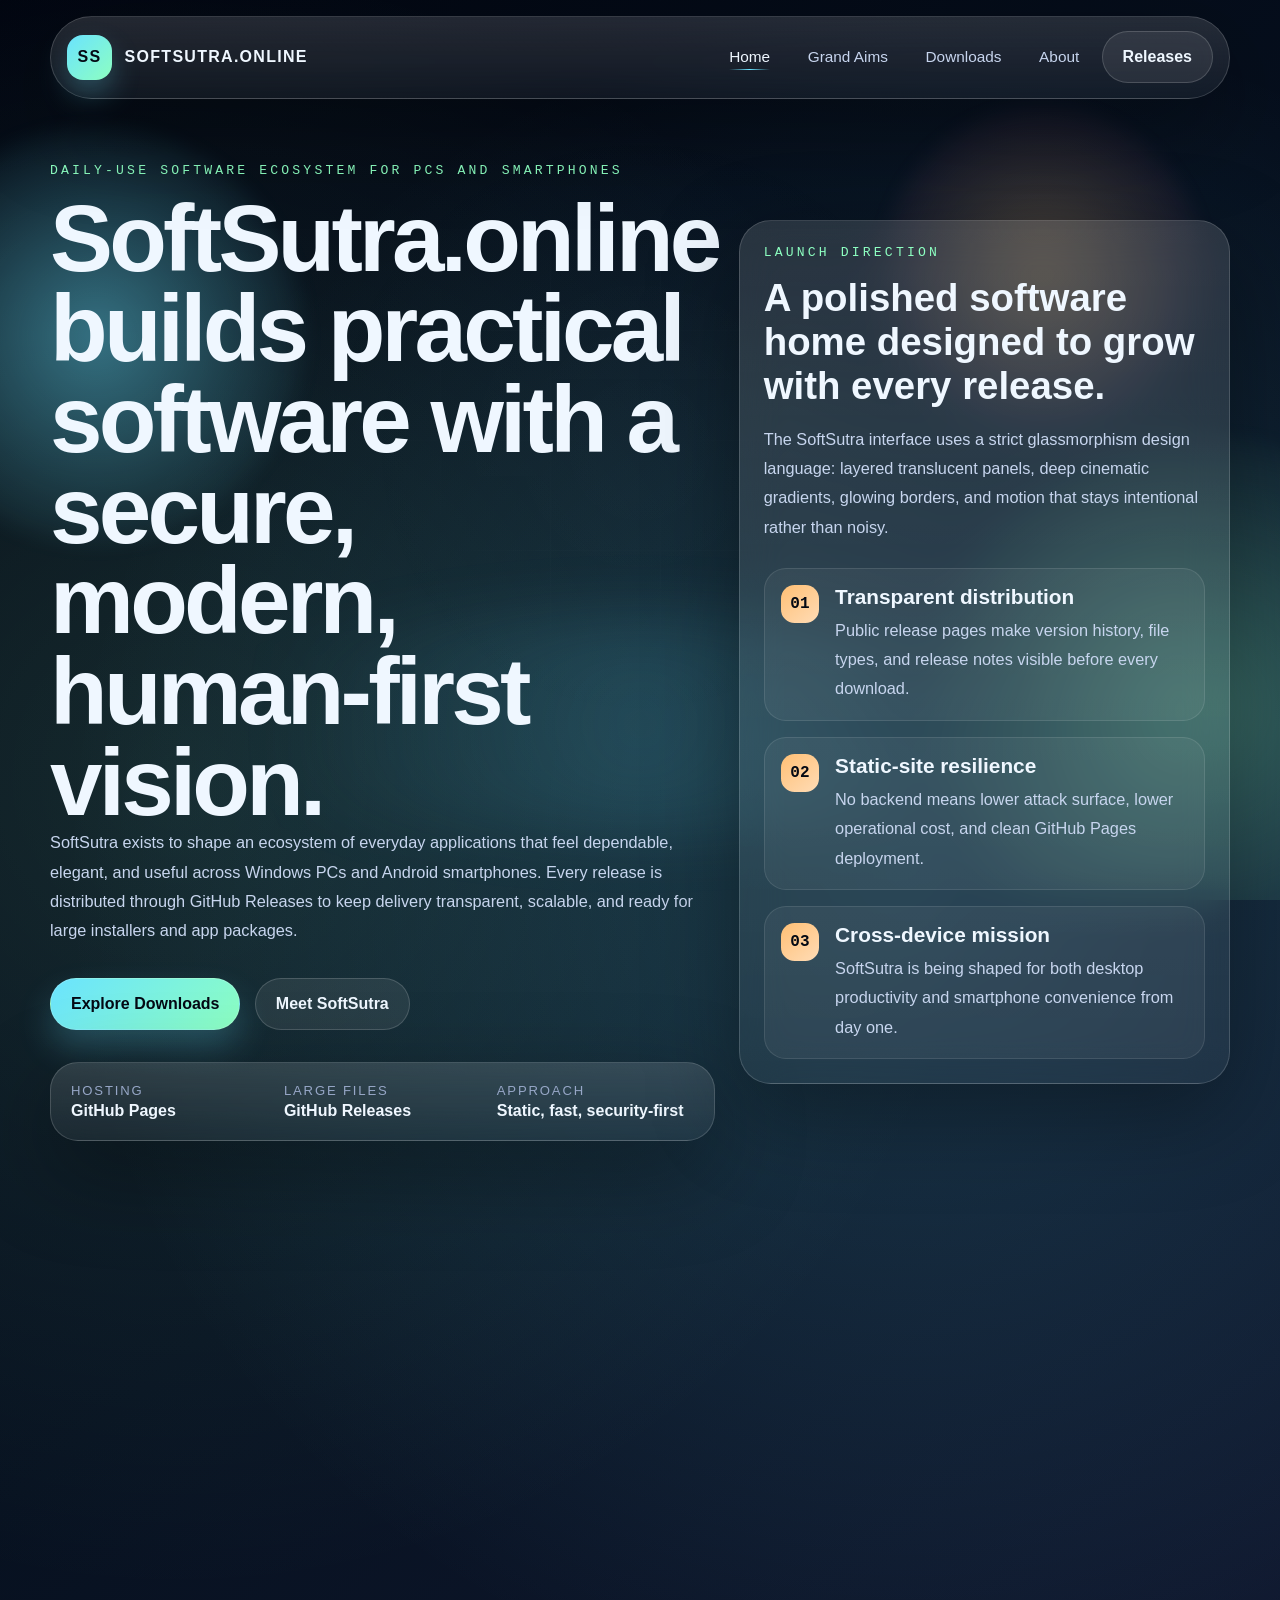
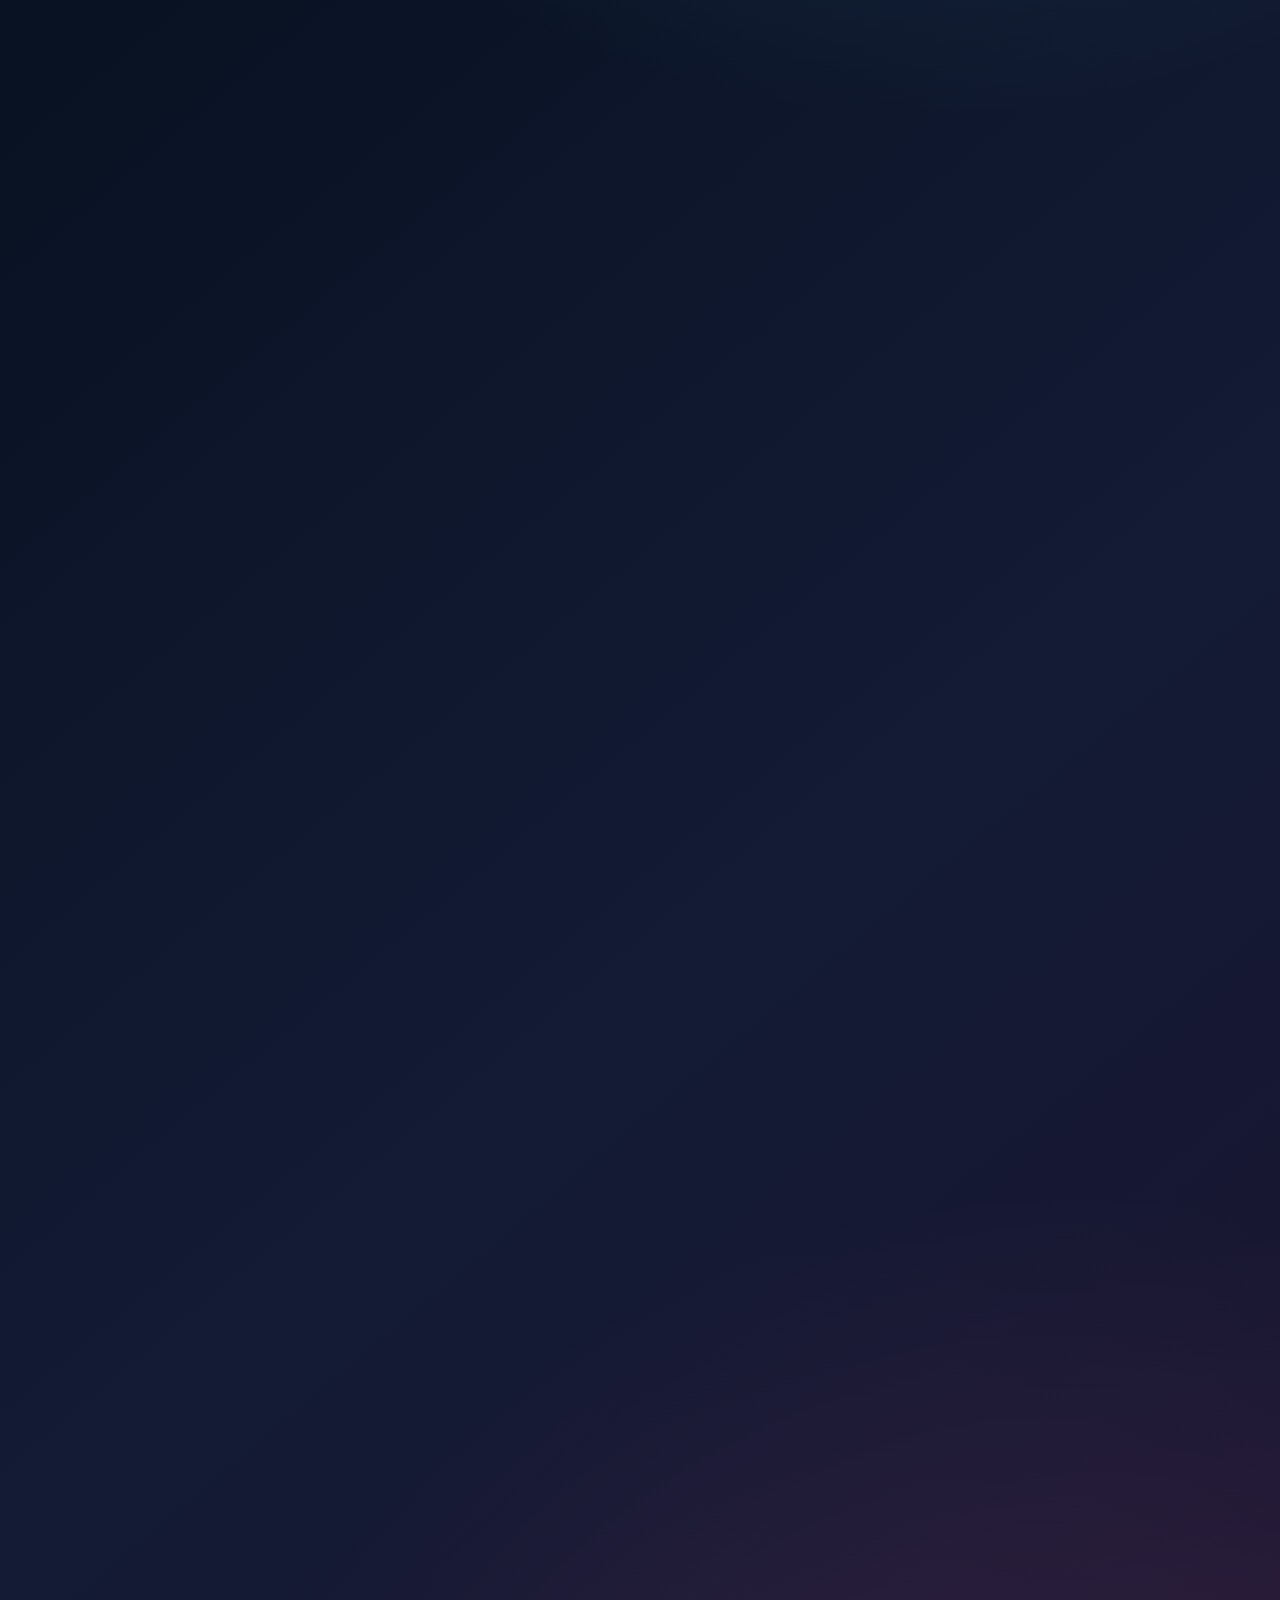
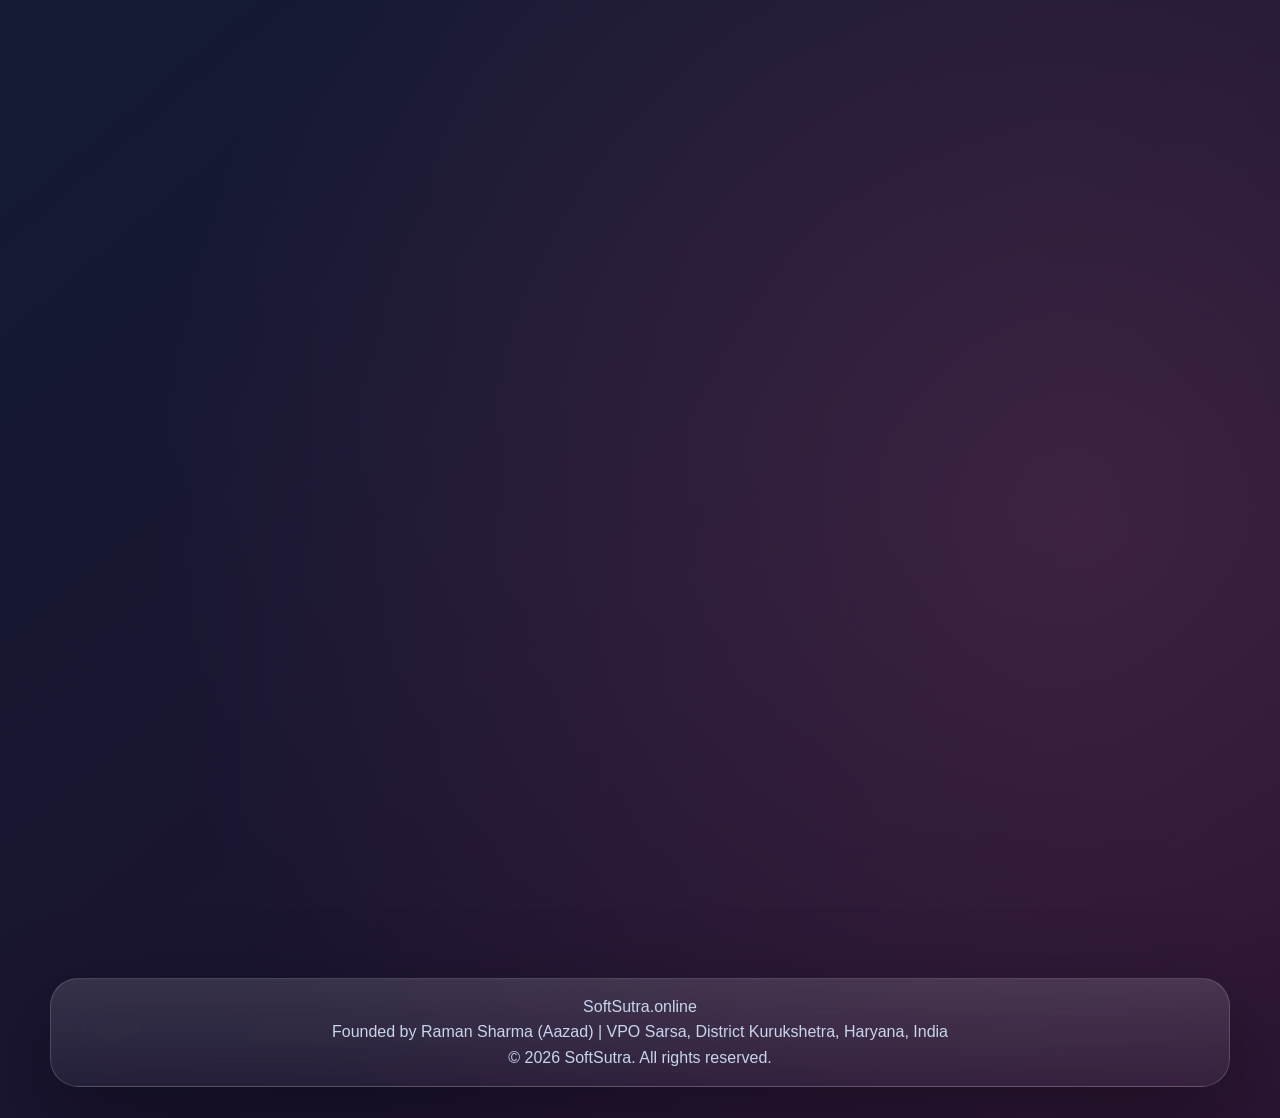
==== index.html @ 68dc4d18 "Initial site build and Pages deployment setup" ====
<!doctype html>
<html lang="en">
<head>
  <meta charset="utf-8">
  <meta name="viewport" content="width=device-width, initial-scale=1">
  <title>SoftSutra.online | Secure Daily-Use Software Ecosystem</title>
  <meta name="description" content="SoftSutra.online is a secure glassmorphism website for SoftSutra, founded by Raman Sharma (Aazad), focused on building a daily-use software ecosystem for PCs and smartphones.">
  <meta name="keywords" content="SoftSutra, SoftSutra.online, Raman Sharma, Aazad, glassmorphism, GitHub Pages, GitHub Releases, Windows software, Android apps">
  <meta name="author" content="Raman Sharma (Aazad)">
  <meta name="theme-color" content="#081120">
  <meta name="color-scheme" content="dark">
  <meta name="referrer" content="strict-origin-when-cross-origin">
  <meta http-equiv="Content-Security-Policy" content="default-src 'self'; base-uri 'self'; form-action 'self'; object-src 'none'; script-src 'self'; style-src 'self'; img-src 'self' data:; font-src 'self'; connect-src 'self'; manifest-src 'self'; media-src 'self'; worker-src 'none'; upgrade-insecure-requests; block-all-mixed-content">
  <link rel="canonical" href="https://softsutra.online/">
  <meta property="og:title" content="SoftSutra.online">
  <meta property="og:description" content="A secure, modern software ecosystem website for PCs and smartphones by Raman Sharma (Aazad).">
  <meta property="og:type" content="website">
  <meta property="og:url" content="https://softsutra.online/">
  <meta name="twitter:card" content="summary_large_image">
  <link rel="icon" href="assets/img/favicon.svg" type="image/svg+xml">
  <link rel="manifest" href="site.webmanifest">
  <link rel="stylesheet" href="assets/css/styles.css">
</head>
<body>
  <a class="skip-link" href="#main-content">Skip to content</a>

  <div class="background-shell" aria-hidden="true">
    <div class="orb orb--a"></div>
    <div class="orb orb--b"></div>
    <div class="orb orb--c"></div>
    <div class="grid-glow"></div>
  </div>

  <header class="site-header">
    <div class="shell">
      <div class="topbar glass-panel">
        <a class="brand-link" href="#home" aria-label="SoftSutra home">
          <span class="brand-link__mark">SS</span>
          <span class="brand-link__text">SoftSutra.online</span>
        </a>

        <button class="nav-toggle" type="button" aria-expanded="false" aria-controls="site-navigation">
          <span class="nav-toggle__line"></span>
          <span class="nav-toggle__line"></span>
          <span class="nav-toggle__line"></span>
          <span class="sr-only">Toggle navigation</span>
        </button>

        <nav class="site-nav" id="site-navigation" aria-label="Primary navigation">
          <a class="nav-link" href="#home">Home</a>
          <a class="nav-link" href="#aims">Grand Aims</a>
          <a class="nav-link" href="#downloads">Downloads</a>
          <a class="nav-link" href="#about">About</a>
          <a class="button button--nav" href="https://github.com/ramansarsa/softsutra.online/releases" target="_blank" rel="noopener noreferrer">Releases</a>
        </nav>
      </div>
    </div>
  </header>

  <main id="main-content">
    <section class="section hero" id="home">
      <div class="shell hero__layout">
        <div class="hero__content" data-reveal>
          <p class="eyebrow">Daily-use software ecosystem for PCs and smartphones</p>
          <h1 class="hero-title">SoftSutra.online builds practical software with a secure, modern, human-first vision.</h1>
          <p class="hero-copy">
            SoftSutra exists to shape an ecosystem of everyday applications that feel dependable, elegant, and useful across Windows PCs and Android smartphones. Every release is distributed through GitHub Releases to keep delivery transparent, scalable, and ready for large installers and app packages.
          </p>

          <div class="hero__actions">
            <a class="button button--primary" href="#downloads">Explore Downloads</a>
            <a class="button button--secondary" href="#about">Meet SoftSutra</a>
          </div>

          <ul class="hero-highlights glass-panel" aria-label="SoftSutra highlights">
            <li>
              <span class="hero-highlights__label">Hosting</span>
              <strong>GitHub Pages</strong>
            </li>
            <li>
              <span class="hero-highlights__label">Large Files</span>
              <strong>GitHub Releases</strong>
            </li>
            <li>
              <span class="hero-highlights__label">Approach</span>
              <strong>Static, fast, security-first</strong>
            </li>
          </ul>
        </div>

        <aside class="hero__panel glass-panel" data-reveal>
          <p class="panel-kicker">Launch Direction</p>
          <h2 class="panel-title">A polished software home designed to grow with every release.</h2>
          <p class="panel-copy">
            The SoftSutra interface uses a strict glassmorphism design language: layered translucent panels, deep cinematic gradients, glowing borders, and motion that stays intentional rather than noisy.
          </p>

          <div class="status-stack">
            <article class="status-card">
              <span class="status-card__badge">01</span>
              <div>
                <h3>Transparent distribution</h3>
                <p>Public release pages make version history, file types, and release notes visible before every download.</p>
              </div>
            </article>
            <article class="status-card">
              <span class="status-card__badge">02</span>
              <div>
                <h3>Static-site resilience</h3>
                <p>No backend means lower attack surface, lower operational cost, and clean GitHub Pages deployment.</p>
              </div>
            </article>
            <article class="status-card">
              <span class="status-card__badge">03</span>
              <div>
                <h3>Cross-device mission</h3>
                <p>SoftSutra is being shaped for both desktop productivity and smartphone convenience from day one.</p>
              </div>
            </article>
          </div>
        </aside>
      </div>
    </section>

    <section class="section" id="aims">
      <div class="shell">
        <div class="section-heading" data-reveal>
          <p class="section-tag">My Grand Aims</p>
          <h2 class="section-title">A future-focused roadmap driven by fearless product ambition.</h2>
          <p class="section-copy">
            SoftSutra is more than a software label. It is the starting point for a much bigger vision: designing advanced everyday technology across mobility, computing, wearables, and exploration.
          </p>
        </div>

        <div class="goals-grid">
          <article class="goal-card glass-panel" data-reveal>
            <span class="goal-card__code">01</span>
            <h3>Advanced Car</h3>
            <p>Engineer a personal vehicle platform where design, intelligence, safety, and efficiency work together as one complete system.</p>
          </article>
          <article class="goal-card glass-panel" data-reveal>
            <span class="goal-card__code">02</span>
            <h3>Powerful Laptop</h3>
            <p>Create a laptop tuned for creators, builders, and ambitious users who need speed, reliability, and meaningful innovation.</p>
          </article>
          <article class="goal-card glass-panel" data-reveal>
            <span class="goal-card__code">03</span>
            <h3>Next-Level Smartphone</h3>
            <p>Build a smartphone experience where software quality, daily comfort, privacy, and long-term value feel naturally integrated.</p>
          </article>
          <article class="goal-card glass-panel" data-reveal>
            <span class="goal-card__code">04</span>
            <h3>SmartWatch</h3>
            <p>Deliver a wearable companion that combines wellness, smart assistance, and durable design without clutter or friction.</p>
          </article>
          <article class="goal-card glass-panel" data-reveal>
            <span class="goal-card__code">05</span>
            <h3>SmartRing</h3>
            <p>Push miniaturized intelligence into a refined ring form that feels futuristic, useful, and comfortable for daily wear.</p>
          </article>
          <article class="goal-card glass-panel" data-reveal>
            <span class="goal-card__code">06</span>
            <h3>Round-Trip Moon Visit</h3>
            <p>Complete a journey to the Moon and back as a symbol of how far curiosity, discipline, and technology can take us.</p>
          </article>
        </div>
      </div>
    </section>

    <section class="section" id="downloads">
      <div class="shell">
        <div class="section-heading" data-reveal>
          <p class="section-tag">App Repository</p>
          <h2 class="section-title">Download SoftSutra releases through GitHub’s release delivery system.</h2>
          <p class="section-copy">
            Large installers and mobile packages are served from GitHub Releases so each file can be versioned publicly, distributed reliably, and checked against release notes before installation.
          </p>
        </div>

        <div class="platform-grid">
          <article class="platform-card glass-panel" data-reveal>
            <div class="platform-card__header">
              <p class="platform-card__eyebrow">Windows</p>
              <h3>Desktop Releases</h3>
            </div>
            <p class="platform-card__copy">
              Download <code>.msi</code> installers and <code>.exe</code> builds for Windows PCs. These links are set up for GitHub Releases delivery so larger files stay outside the GitHub Pages size limits.
            </p>
            <div class="download-list">
              <a class="download-link" href="https://github.com/ramansarsa/softsutra.online/releases/latest" target="_blank" rel="noopener noreferrer">
                <span>.msi Installer</span>
                <small>Open the latest release and choose the .msi asset</small>
              </a>
              <a class="download-link" href="https://github.com/ramansarsa/softsutra.online/releases/latest" target="_blank" rel="noopener noreferrer">
                <span>.exe Portable Build</span>
                <small>Open the latest release and choose the .exe asset</small>
              </a>
              <a class="download-link" href="https://github.com/ramansarsa/softsutra.online/releases" target="_blank" rel="noopener noreferrer">
                <span>Release Archive</span>
                <small>Browse full changelog and older versions</small>
              </a>
            </div>
          </article>

          <article class="platform-card glass-panel" data-reveal>
            <div class="platform-card__header">
              <p class="platform-card__eyebrow">Android</p>
              <h3>Mobile Releases</h3>
            </div>
            <p class="platform-card__copy">
              Install Android builds from GitHub Releases using a clean <code>.apk</code> package path. This keeps distribution simple while preserving a visible release history.
            </p>
            <div class="download-list">
              <a class="download-link" href="https://github.com/ramansarsa/softsutra.online/releases/latest" target="_blank" rel="noopener noreferrer">
                <span>.apk Package</span>
                <small>Open the latest release and choose the .apk asset</small>
              </a>
              <a class="download-link" href="https://github.com/ramansarsa/softsutra.online/releases/latest" target="_blank" rel="noopener noreferrer">
                <span>Latest Release Notes</span>
                <small>Read what changed before installing</small>
              </a>
              <a class="download-link" href="https://github.com/ramansarsa/softsutra.online/releases" target="_blank" rel="noopener noreferrer">
                <span>Version Timeline</span>
                <small>Open all APK-ready public releases</small>
              </a>
            </div>
          </article>
        </div>

        <div class="security-note glass-panel" data-reveal>
          <p class="security-note__title">Secure download guidance</p>
          <p class="security-note__copy">
            Download only from the official GitHub Releases pages linked above, confirm the release title and date, and prefer the release notes page when you want to verify package type before installation.
          </p>
          <a class="text-link" href="https://github.com/ramansarsa/softsutra.online/releases" target="_blank" rel="noopener noreferrer">Open official release center</a>
        </div>
      </div>
    </section>

    <section class="section" id="about">
      <div class="shell about-layout">
        <div class="section-heading about-layout__intro" data-reveal>
          <p class="section-tag">About Us</p>
          <h2 class="section-title">SoftSutra is founded by Raman Sharma (Aazad) in Haryana, India.</h2>
          <p class="section-copy">
            SoftSutra.online represents a long-term commitment to building useful software, bold hardware ambitions, and a trustworthy public digital home where users can discover releases with confidence.
          </p>
        </div>

        <article class="about-card glass-panel" data-reveal>
          <p class="about-card__label">Founder</p>
          <h3>Raman Sharma (Aazad)</h3>
          <p>
            Founder of SoftSutra, focused on building an ecosystem of daily-use software and applications for PCs and smartphones with a vision that reaches far beyond software alone.
          </p>
        </article>

        <article class="about-card glass-panel" data-reveal>
          <p class="about-card__label">Location</p>
          <h3>VPO Sarsa (सारसा)</h3>
          <p>District Kurukshetra, Haryana, India</p>
        </article>

        <article class="about-card glass-panel" data-reveal>
          <p class="about-card__label">Contact</p>
          <h3>Email</h3>
          <p><a class="contact-link" href="mailto:softsutra@zohomail.in">softsutra@zohomail.in</a></p>
        </article>

        <article class="about-card about-card--wide glass-panel" data-reveal>
          <p class="about-card__label">SoftSutra Mission</p>
          <h3>Useful products, memorable design, and ambition without limits.</h3>
          <p>
            From desktop software to mobile applications, SoftSutra is being built as a practical technology ecosystem with a bold identity, transparent release delivery, and a steady focus on products people can genuinely use every day.
          </p>
        </article>
      </div>
    </section>
  </main>

  <footer class="site-footer">
    <div class="shell">
      <div class="site-footer__inner glass-panel">
        <p>SoftSutra.online</p>
        <p>Founded by Raman Sharma (Aazad) | VPO Sarsa, District Kurukshetra, Haryana, India</p>
        <p>&copy; <span id="year"></span> SoftSutra. All rights reserved.</p>
      </div>
    </div>
  </footer>

  <script src="assets/js/app.js" defer></script>
</body>
</html>
---- assets/css/styles.css ----
:root {
  --bg-base: #040914;
  --bg-deep: #081120;
  --bg-mid: #11182f;
  --bg-warm: #2a1031;
  --surface: rgba(12, 22, 41, 0.54);
  --surface-strong: rgba(11, 20, 38, 0.78);
  --surface-soft: rgba(255, 255, 255, 0.08);
  --border: rgba(255, 255, 255, 0.16);
  --border-strong: rgba(255, 255, 255, 0.28);
  --text-main: #eff7ff;
  --text-soft: #c7d5ee;
  --text-faint: #97a7c7;
  --cyan: #6ae3ff;
  --mint: #8dffc1;
  --amber: #ffbf74;
  --rose: #ff7bad;
  --shadow-lg: 0 30px 90px rgba(0, 0, 0, 0.35);
  --shadow-md: 0 20px 48px rgba(0, 0, 0, 0.26);
  --radius-xl: 28px;
  --radius-lg: 22px;
  --radius-md: 18px;
  --shell: min(1180px, calc(100% - 2rem));
  --blur: blur(22px);
  --font-body: "Segoe UI Variable", "Trebuchet MS", Verdana, sans-serif;
  --font-display: "Bahnschrift", "Arial Narrow", sans-serif;
  --font-code: "Cascadia Code", Consolas, monospace;
  --pointer-x: 72%;
  --pointer-y: 20%;
}

*,
*::before,
*::after {
  box-sizing: border-box;
}

html {
  scroll-behavior: smooth;
}

body {
  margin: 0;
  min-height: 100vh;
  color: var(--text-main);
  font-family: var(--font-body);
  background:
    radial-gradient(circle at var(--pointer-x) var(--pointer-y), rgba(106, 227, 255, 0.18), transparent 24%),
    radial-gradient(circle at 14% 18%, rgba(141, 255, 193, 0.12), transparent 22%),
    radial-gradient(circle at 84% 86%, rgba(255, 123, 173, 0.15), transparent 24%),
    linear-gradient(140deg, #020611 0%, #071120 28%, #131b35 58%, #200f2c 100%);
  overflow-x: hidden;
}

body::before {
  content: "";
  position: fixed;
  inset: 0;
  background:
    radial-gradient(circle at 50% 50%, rgba(255, 255, 255, 0.03), transparent 48%),
    linear-gradient(transparent 0, rgba(255, 255, 255, 0.02) 1px, transparent 1px),
    linear-gradient(90deg, transparent 0, rgba(255, 255, 255, 0.02) 1px, transparent 1px);
  background-size: auto, 110px 110px, 110px 110px;
  mask-image: linear-gradient(to bottom, rgba(0, 0, 0, 0.95), rgba(0, 0, 0, 0.48));
  pointer-events: none;
  opacity: 0.6;
}

body.page-404 {
  display: grid;
  place-items: center;
}

img {
  max-width: 100%;
  display: block;
}

a {
  color: inherit;
  text-decoration: none;
}

button,
input,
textarea,
select {
  font: inherit;
}

.sr-only {
  position: absolute;
  width: 1px;
  height: 1px;
  padding: 0;
  margin: -1px;
  overflow: hidden;
  clip: rect(0, 0, 0, 0);
  white-space: nowrap;
  border: 0;
}

.skip-link {
  position: absolute;
  left: 1rem;
  top: -3rem;
  z-index: 50;
  padding: 0.85rem 1.2rem;
  border-radius: 999px;
  background: rgba(4, 12, 26, 0.95);
  color: var(--text-main);
  border: 1px solid var(--border-strong);
}

.skip-link:focus {
  top: 1rem;
}

.shell {
  width: var(--shell);
  margin: 0 auto;
}

.background-shell {
  position: fixed;
  inset: 0;
  overflow: clip;
  pointer-events: none;
}

.orb {
  position: absolute;
  border-radius: 50%;
  filter: blur(10px);
  mix-blend-mode: screen;
  animation: float 18s ease-in-out infinite;
}

.orb--a {
  width: 26rem;
  height: 26rem;
  left: -7rem;
  top: 8rem;
  background: radial-gradient(circle, rgba(106, 227, 255, 0.45) 0%, rgba(106, 227, 255, 0.05) 70%, transparent 100%);
}

.orb--b {
  width: 20rem;
  height: 20rem;
  right: 6%;
  top: 12%;
  background: radial-gradient(circle, rgba(255, 191, 116, 0.26) 0%, rgba(255, 123, 173, 0.05) 68%, transparent 100%);
  animation-duration: 22s;
}

.orb--c {
  width: 34rem;
  height: 34rem;
  right: -12rem;
  bottom: -5rem;
  background: radial-gradient(circle, rgba(141, 255, 193, 0.3) 0%, rgba(141, 255, 193, 0.03) 70%, transparent 100%);
  animation-duration: 24s;
}

.grid-glow {
  position: absolute;
  inset: auto 10% 4rem 10%;
  height: 14rem;
  border-radius: 50%;
  background: radial-gradient(circle, rgba(106, 227, 255, 0.14) 0%, transparent 72%);
  filter: blur(30px);
}

.glass-panel {
  background: linear-gradient(180deg, rgba(255, 255, 255, 0.13), rgba(255, 255, 255, 0.05));
  border: 1px solid var(--border);
  box-shadow: var(--shadow-lg);
  backdrop-filter: var(--blur);
  -webkit-backdrop-filter: var(--blur);
}

.site-header {
  position: sticky;
  top: 0;
  z-index: 20;
  padding: 1rem 0 0;
}

.topbar {
  position: relative;
  display: flex;
  align-items: center;
  justify-content: space-between;
  gap: 1rem;
  padding: 0.9rem 1rem;
  border-radius: 999px;
}

.brand-link {
  display: inline-flex;
  align-items: center;
  gap: 0.8rem;
  min-width: 0;
}

.brand-link__mark {
  display: inline-grid;
  place-items: center;
  width: 2.8rem;
  height: 2.8rem;
  border-radius: 1rem;
  font-family: var(--font-display);
  font-weight: 700;
  letter-spacing: 0.08em;
  color: var(--bg-base);
  background: linear-gradient(135deg, var(--cyan), var(--mint));
  box-shadow: 0 14px 28px rgba(106, 227, 255, 0.26);
}

.brand-link__text {
  font-family: var(--font-display);
  font-size: 1rem;
  font-weight: 700;
  letter-spacing: 0.08em;
  text-transform: uppercase;
}

.site-nav {
  display: flex;
  align-items: center;
  gap: 0.45rem;
}

.nav-link,
.button,
.download-link,
.text-link,
.contact-link,
.goal-card,
.platform-card,
.about-card,
.goal-card h3,
.platform-card h3,
.about-card h3,
.panel-title,
.section-title,
.hero-title,
.brand-link,
.eyebrow {
  transition:
    transform 220ms ease,
    color 220ms ease,
    background-color 220ms ease,
    box-shadow 220ms ease,
    border-color 220ms ease,
    letter-spacing 220ms ease,
    text-shadow 220ms ease,
    opacity 220ms ease;
}

.nav-link {
  position: relative;
  padding: 0.7rem 0.95rem;
  color: var(--text-soft);
  font-size: 0.96rem;
}

.nav-link::after {
  content: "";
  position: absolute;
  left: 0.95rem;
  right: 0.95rem;
  bottom: 0.48rem;
  height: 1px;
  background: linear-gradient(90deg, transparent, var(--cyan), transparent);
  transform: scaleX(0);
  transform-origin: center;
  transition: transform 220ms ease;
}

.nav-link.is-active {
  color: var(--text-main);
}

.nav-toggle {
  display: none;
  width: 3rem;
  height: 3rem;
  border: 0;
  border-radius: 50%;
  background: rgba(255, 255, 255, 0.08);
  color: var(--text-main);
  cursor: pointer;
}

.nav-toggle__line {
  display: block;
  width: 1.1rem;
  height: 2px;
  margin: 0.18rem auto;
  background: currentColor;
  border-radius: 999px;
}

.section {
  padding: 5rem 0;
}

.hero {
  padding-top: 4rem;
}

.hero__layout {
  display: grid;
  grid-template-columns: minmax(0, 1.15fr) minmax(0, 0.85fr);
  gap: 1.5rem;
  align-items: center;
}

.hero__content,
.hero__panel {
  position: relative;
}

.eyebrow,
.section-tag,
.panel-kicker,
.platform-card__eyebrow,
.about-card__label {
  margin: 0 0 1rem;
  font-family: var(--font-code);
  font-size: 0.82rem;
  letter-spacing: 0.24em;
  text-transform: uppercase;
  color: var(--mint);
}

.hero-title {
  margin: 0;
  max-width: 14ch;
  font-family: var(--font-display);
  font-size: clamp(3rem, 8vw, 5.9rem);
  line-height: 0.96;
  letter-spacing: -0.04em;
  text-wrap: balance;
}

.hero-copy,
.section-copy,
.panel-copy,
.platform-card__copy,
.security-note__copy,
.about-card p,
.status-card p,
.goal-card p {
  margin: 0;
  color: var(--text-soft);
  font-size: 1.02rem;
  line-height: 1.8;
}

.hero__actions {
  display: flex;
  flex-wrap: wrap;
  gap: 0.9rem;
  margin-top: 2rem;
}

.button {
  display: inline-flex;
  align-items: center;
  justify-content: center;
  gap: 0.55rem;
  min-height: 3.25rem;
  padding: 0.85rem 1.25rem;
  border-radius: 999px;
  font-weight: 700;
  border: 1px solid var(--border);
  cursor: pointer;
}

.button--primary {
  color: var(--bg-base);
  background: linear-gradient(135deg, var(--cyan), var(--mint));
  box-shadow: 0 18px 34px rgba(106, 227, 255, 0.24);
}

.button--secondary,
.button--nav {
  background: rgba(255, 255, 255, 0.08);
  color: var(--text-main);
}

.hero-highlights {
  display: grid;
  grid-template-columns: repeat(3, minmax(0, 1fr));
  gap: 1rem;
  margin: 2rem 0 0;
  padding: 1.25rem;
  border-radius: var(--radius-xl);
}

.hero-highlights li {
  list-style: none;
}

.hero-highlights__label {
  display: block;
  margin-bottom: 0.3rem;
  color: var(--text-faint);
  font-size: 0.82rem;
  text-transform: uppercase;
  letter-spacing: 0.14em;
}

.hero__panel {
  padding: 1.5rem;
  border-radius: 2rem;
}

.panel-title {
  margin: 0 0 1rem;
  font-family: var(--font-display);
  font-size: clamp(1.7rem, 3vw, 2.4rem);
  line-height: 1.15;
}

.status-stack {
  display: grid;
  gap: 1rem;
  margin-top: 1.6rem;
}

.status-card {
  display: flex;
  gap: 1rem;
  padding: 1rem;
  border-radius: var(--radius-lg);
  background: rgba(255, 255, 255, 0.05);
  border: 1px solid rgba(255, 255, 255, 0.1);
}

.status-card h3,
.about-card h3,
.goal-card h3,
.platform-card h3 {
  margin: 0 0 0.45rem;
  font-family: var(--font-display);
  font-size: 1.3rem;
  line-height: 1.15;
}

.status-card__badge {
  flex: 0 0 auto;
  width: 2.4rem;
  height: 2.4rem;
  border-radius: 0.85rem;
  display: grid;
  place-items: center;
  color: var(--bg-base);
  background: linear-gradient(140deg, var(--amber), #ffdcb6);
  font-family: var(--font-code);
  font-weight: 700;
}

.section-heading {
  max-width: 46rem;
  margin-bottom: 2rem;
}

.section-title {
  margin: 0 0 1rem;
  font-family: var(--font-display);
  font-size: clamp(2.1rem, 5vw, 3.6rem);
  line-height: 1.05;
  letter-spacing: -0.03em;
  text-wrap: balance;
}

.goals-grid,
.platform-grid,
.about-layout {
  display: grid;
  gap: 1.2rem;
}

.goals-grid {
  grid-template-columns: repeat(3, minmax(0, 1fr));
}

.goal-card,
.platform-card,
.about-card,
.security-note,
.not-found__card {
  position: relative;
  overflow: hidden;
  border-radius: var(--radius-xl);
}

.goal-card {
  min-height: 100%;
  padding: 1.35rem;
}

.goal-card__code {
  display: inline-flex;
  margin-bottom: 1rem;
  padding: 0.42rem 0.66rem;
  border-radius: 999px;
  background: rgba(255, 255, 255, 0.08);
  color: var(--amber);
  font-family: var(--font-code);
  font-size: 0.82rem;
  letter-spacing: 0.18em;
}

.platform-grid {
  grid-template-columns: repeat(2, minmax(0, 1fr));
}

.platform-card {
  padding: 1.5rem;
}

.download-list {
  display: grid;
  gap: 0.85rem;
  margin-top: 1.4rem;
}

.download-link {
  position: relative;
  display: grid;
  gap: 0.3rem;
  padding: 1rem 1.05rem;
  border-radius: var(--radius-md);
  border: 1px solid rgba(255, 255, 255, 0.12);
  background: rgba(255, 255, 255, 0.05);
}

.download-link span {
  font-weight: 700;
}

.platform-card code {
  padding: 0.1rem 0.38rem;
  border-radius: 999px;
  background: rgba(255, 255, 255, 0.08);
  color: var(--cyan);
  font-family: var(--font-code);
  font-size: 0.92em;
}

.download-link small {
  color: var(--text-faint);
  font-size: 0.9rem;
}

.security-note {
  margin-top: 1.2rem;
  padding: 1.3rem 1.4rem;
}

.security-note__title {
  margin: 0 0 0.65rem;
  font-family: var(--font-display);
  font-size: 1.2rem;
}

.text-link,
.contact-link {
  display: inline-flex;
  align-items: center;
  gap: 0.45rem;
  margin-top: 1rem;
  color: var(--cyan);
  font-weight: 700;
}

.text-link::after,
.contact-link::after {
  content: "->";
  font-family: var(--font-code);
  font-size: 0.95rem;
  transition: transform 220ms ease;
}

.about-layout {
  grid-template-columns: repeat(3, minmax(0, 1fr));
  align-items: start;
}

.about-layout__intro {
  grid-column: span 3;
}

.about-card {
  padding: 1.35rem;
}

.about-card--wide {
  grid-column: span 3;
}

.site-footer {
  padding: 0 0 2rem;
}

.site-footer__inner {
  display: grid;
  gap: 0.45rem;
  padding: 1.2rem 1.3rem;
  border-radius: var(--radius-xl);
  text-align: center;
}

.site-footer__inner p {
  margin: 0;
  color: var(--text-soft);
}

.not-found {
  width: 100%;
  padding: 2rem 0;
}

.not-found__card {
  max-width: 42rem;
  margin: 0 auto;
  padding: 2rem;
  text-align: center;
}

[data-reveal] {
  opacity: 0;
  transform: translateY(26px);
  transition: opacity 520ms ease, transform 520ms ease;
}

[data-reveal].is-visible {
  opacity: 1;
  transform: translateY(0);
}

@media (hover: hover) and (pointer: fine) {
  .brand-link:hover {
    transform: translateY(-2px) scale(1.01);
  }

  .brand-link:hover .brand-link__mark {
    box-shadow: 0 18px 38px rgba(106, 227, 255, 0.42);
    transform: rotate(-6deg);
  }

  .nav-link:hover {
    color: var(--text-main);
    transform: translateY(-1px);
  }

  .nav-link:hover::after,
  .nav-link.is-active::after {
    transform: scaleX(1);
  }

  .eyebrow:hover {
    letter-spacing: 0.32em;
    color: var(--cyan);
    text-shadow: 0 0 16px rgba(106, 227, 255, 0.38);
  }

  .hero-title:hover {
    letter-spacing: -0.015em;
    text-shadow:
      0 0 24px rgba(106, 227, 255, 0.22),
      0 0 42px rgba(255, 123, 173, 0.18);
    transform: translateX(4px);
  }

  .section-title:hover {
    color: #ffffff;
    transform: translateY(-2px);
    text-shadow: 0 12px 28px rgba(141, 255, 193, 0.22);
  }

  .button--primary:hover {
    transform: translateY(-3px);
    box-shadow: 0 22px 42px rgba(106, 227, 255, 0.34);
  }

  .button--secondary:hover,
  .button--nav:hover {
    transform: translateY(-2px) rotate(-0.5deg);
    border-color: rgba(106, 227, 255, 0.35);
    background: rgba(255, 255, 255, 0.12);
  }

  .hero__panel:hover .panel-title {
    color: var(--cyan);
    letter-spacing: 0.01em;
    text-shadow: 0 0 18px rgba(106, 227, 255, 0.18);
  }

  .goal-card:hover {
    border-color: rgba(255, 255, 255, 0.24);
    transform: translateY(-4px);
  }

  .goal-card:hover h3 {
    color: var(--amber);
    letter-spacing: 0.02em;
    text-shadow: 0 0 18px rgba(255, 191, 116, 0.28);
  }

  .platform-card:hover {
    transform: translateY(-4px);
    border-color: rgba(255, 255, 255, 0.26);
  }

  .platform-card:hover h3 {
    color: var(--mint);
    transform: translateX(3px);
  }

  .about-card:hover {
    transform: translateY(-4px);
    border-color: rgba(255, 255, 255, 0.26);
  }

  .about-card:hover h3 {
    color: var(--rose);
    transform: translateY(-2px);
    text-shadow: 0 0 18px rgba(255, 123, 173, 0.18);
  }

  .download-link:hover {
    transform: translateX(4px);
    border-color: rgba(106, 227, 255, 0.32);
    background: rgba(106, 227, 255, 0.09);
    box-shadow: inset 0 0 0 1px rgba(106, 227, 255, 0.12);
  }

  .download-link:hover span {
    letter-spacing: 0.01em;
  }

  .text-link:hover {
    color: var(--mint);
    text-shadow: 0 0 14px rgba(141, 255, 193, 0.25);
  }

  .text-link:hover::after {
    transform: translateX(5px);
  }

  .contact-link:hover {
    color: var(--amber);
    letter-spacing: 0.015em;
    text-shadow: 0 0 14px rgba(255, 191, 116, 0.24);
  }

  .contact-link:hover::after {
    transform: translateX(5px) rotate(-10deg);
  }
}

@media (max-width: 980px) {
  .hero__layout,
  .platform-grid,
  .goals-grid,
  .about-layout {
    grid-template-columns: 1fr;
  }

  .about-layout__intro,
  .about-card--wide {
    grid-column: auto;
  }

  .hero-highlights {
    grid-template-columns: 1fr;
  }
}

@media (max-width: 760px) {
  .site-header {
    padding-top: 0.75rem;
  }

  .topbar {
    align-items: center;
    border-radius: 1.5rem;
  }

  .nav-toggle {
    display: inline-grid;
    place-items: center;
  }

  .site-nav {
    position: absolute;
    top: calc(100% + 0.7rem);
    left: 0;
    right: 0;
    display: grid;
    gap: 0.25rem;
    padding: 0.7rem;
    border-radius: 1.4rem;
    background: var(--surface-strong);
    border: 1px solid var(--border);
    backdrop-filter: var(--blur);
    -webkit-backdrop-filter: var(--blur);
    box-shadow: var(--shadow-md);
    opacity: 0;
    pointer-events: none;
    transform: translateY(-10px);
    transition: opacity 220ms ease, transform 220ms ease;
  }

  .topbar.nav-open .site-nav {
    opacity: 1;
    pointer-events: auto;
    transform: translateY(0);
  }

  .button--nav {
    margin-top: 0.25rem;
  }

  .hero {
    padding-top: 2.8rem;
  }

  .section {
    padding: 4rem 0;
  }

  .hero-title {
    max-width: none;
  }
}

@media (max-width: 520px) {
  .shell {
    width: min(100% - 1rem, 100%);
  }

  .topbar,
  .hero__panel,
  .goal-card,
  .platform-card,
  .about-card,
  .security-note,
  .site-footer__inner,
  .not-found__card {
    border-radius: 1.4rem;
  }

  .hero__actions {
    flex-direction: column;
  }

  .button {
    width: 100%;
  }
}

@media (prefers-reduced-motion: reduce) {
  html {
    scroll-behavior: auto;
  }

  *,
  *::before,
  *::after {
    animation-duration: 0.01ms !important;
    animation-iteration-count: 1 !important;
    transition-duration: 0.01ms !important;
  }

  [data-reveal] {
    opacity: 1;
    transform: none;
  }
}

@keyframes float {
  0%,
  100% {
    transform: translate3d(0, 0, 0) scale(1);
  }

  50% {
    transform: translate3d(0, -18px, 0) scale(1.03);
  }
}
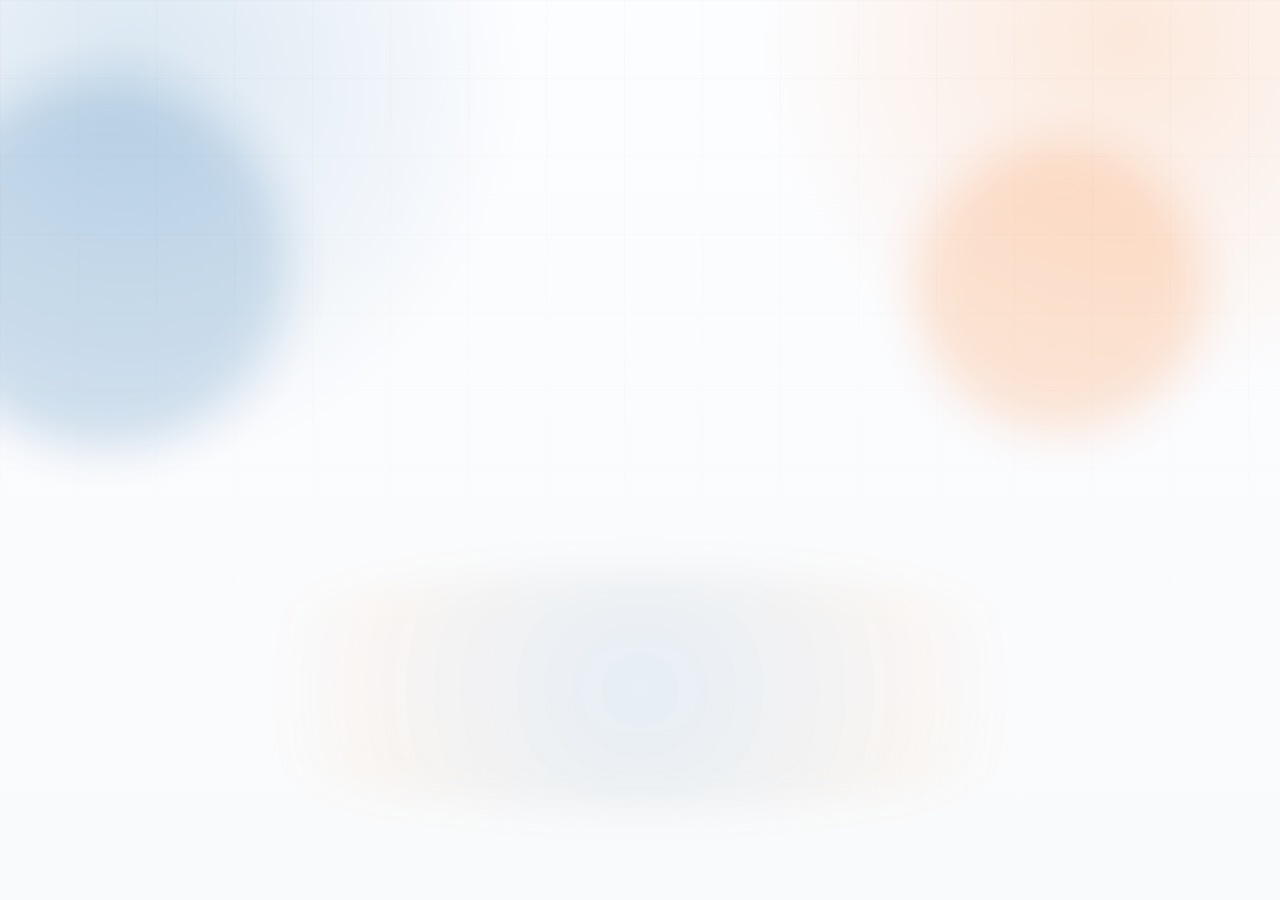
==== commit ebaa25c0: "Add SoftSutra download landing" ====
--- a/index.html
+++ b/index.html
@@ -3,17 +3,17 @@
 <head>
   <meta charset="utf-8">
   <meta name="viewport" content="width=device-width, initial-scale=1">
-  <title>SoftSutra.online | Secure Daily-Use Software Ecosystem</title>
-  <meta name="description" content="SoftSutra.online is a secure glassmorphism website for SoftSutra, founded by Raman Sharma (Aazad), focused on building a daily-use software ecosystem for PCs and smartphones.">
-  <meta name="keywords" content="SoftSutra, SoftSutra.online, Raman Sharma, Aazad, glassmorphism, GitHub Pages, GitHub Releases, Windows software, Android apps">
+  <title>SoftSutra | Weaving ideas into Seamless Apps</title>
+  <meta name="description" content="SoftSutra offers direct app downloads with a clean home page focused on apps, features, and platform buttons.">
+  <meta name="keywords" content="SoftSutra, app download, Windows app, Android app, PDF reader, Vaidic Mala Jap">
   <meta name="author" content="Raman Sharma (Aazad)">
-  <meta name="theme-color" content="#081120">
-  <meta name="color-scheme" content="dark">
+  <meta name="theme-color" content="#F9FAFB">
+  <meta name="color-scheme" content="light">
   <meta name="referrer" content="strict-origin-when-cross-origin">
-  <meta http-equiv="Content-Security-Policy" content="default-src 'self'; base-uri 'self'; form-action 'self'; object-src 'none'; script-src 'self'; style-src 'self'; img-src 'self' data:; font-src 'self'; connect-src 'self'; manifest-src 'self'; media-src 'self'; worker-src 'none'; upgrade-insecure-requests; block-all-mixed-content">
+  <meta http-equiv="Content-Security-Policy" content="default-src 'self'; base-uri 'self'; form-action 'self'; object-src 'none'; script-src 'self'; style-src 'self'; img-src 'self' data:; font-src 'self'; connect-src 'self'; frame-src 'self' https://github.com https://release-assets.githubusercontent.com; manifest-src 'self'; media-src 'self'; worker-src 'none'; upgrade-insecure-requests; block-all-mixed-content">
   <link rel="canonical" href="https://softsutra.online/">
-  <meta property="og:title" content="SoftSutra.online">
-  <meta property="og:description" content="A secure, modern software ecosystem website for PCs and smartphones by Raman Sharma (Aazad).">
+  <meta property="og:title" content="SoftSutra">
+  <meta property="og:description" content="Weaving ideas into Seamless Apps with direct platform download buttons.">
   <meta property="og:type" content="website">
   <meta property="og:url" content="https://softsutra.online/">
   <meta name="twitter:card" content="summary_large_image">
@@ -21,272 +21,30 @@
   <link rel="manifest" href="site.webmanifest">
   <link rel="stylesheet" href="assets/css/styles.css">
 </head>
-<body>
+<body class="home-page">
   <a class="skip-link" href="#main-content">Skip to content</a>
 
-  <div class="background-shell" aria-hidden="true">
-    <div class="orb orb--a"></div>
-    <div class="orb orb--b"></div>
-    <div class="orb orb--c"></div>
-    <div class="grid-glow"></div>
+  <div class="page-ambient" aria-hidden="true">
+    <div class="page-ambient__beam page-ambient__beam--blue"></div>
+    <div class="page-ambient__beam page-ambient__beam--orange"></div>
+    <div class="page-ambient__mesh"></div>
   </div>
 
-  <header class="site-header">
+  <main class="landing" id="main-content">
     <div class="shell">
-      <div class="topbar glass-panel">
-        <a class="brand-link" href="#home" aria-label="SoftSutra home">
-          <span class="brand-link__mark">SS</span>
-          <span class="brand-link__text">SoftSutra.online</span>
-        </a>
+      <section class="lockup" data-reveal>
+        <h1 class="wordmark" aria-label="SoftSutra">
+          <span class="wordmark__soft">Soft</span><span class="wordmark__sutra">Sutra</span>
+        </h1>
+        <p class="tagline">Weaving ideas into <span>Seamless Apps</span>.</p>
+      </section>
 
-        <button class="nav-toggle" type="button" aria-expanded="false" aria-controls="site-navigation">
-          <span class="nav-toggle__line"></span>
-          <span class="nav-toggle__line"></span>
-          <span class="nav-toggle__line"></span>
-          <span class="sr-only">Toggle navigation</span>
-        </button>
+      <section class="app-list" id="app-list" aria-label="SoftSutra apps" data-reveal></section>
 
-        <nav class="site-nav" id="site-navigation" aria-label="Primary navigation">
-          <a class="nav-link" href="#home">Home</a>
-          <a class="nav-link" href="#aims">Grand Aims</a>
-          <a class="nav-link" href="#downloads">Downloads</a>
-          <a class="nav-link" href="#about">About</a>
-          <a class="button button--nav" href="https://github.com/ramansarsa/softsutra.online/releases" target="_blank" rel="noopener noreferrer">Releases</a>
-        </nav>
-      </div>
+      <p class="sr-only" id="download-status" aria-live="polite"></p>
+      <iframe class="download-frame" id="download-frame" title="Background download" aria-hidden="true" tabindex="-1"></iframe>
     </div>
-  </header>
-
-  <main id="main-content">
-    <section class="section hero" id="home">
-      <div class="shell hero__layout">
-        <div class="hero__content" data-reveal>
-          <p class="eyebrow">Daily-use software ecosystem for PCs and smartphones</p>
-          <h1 class="hero-title">SoftSutra.online builds practical software with a secure, modern, human-first vision.</h1>
-          <p class="hero-copy">
-            SoftSutra exists to shape an ecosystem of everyday applications that feel dependable, elegant, and useful across Windows PCs and Android smartphones. Every release is distributed through GitHub Releases to keep delivery transparent, scalable, and ready for large installers and app packages.
-          </p>
-
-          <div class="hero__actions">
-            <a class="button button--primary" href="#downloads">Explore Downloads</a>
-            <a class="button button--secondary" href="#about">Meet SoftSutra</a>
-          </div>
-
-          <ul class="hero-highlights glass-panel" aria-label="SoftSutra highlights">
-            <li>
-              <span class="hero-highlights__label">Hosting</span>
-              <strong>GitHub Pages</strong>
-            </li>
-            <li>
-              <span class="hero-highlights__label">Large Files</span>
-              <strong>GitHub Releases</strong>
-            </li>
-            <li>
-              <span class="hero-highlights__label">Approach</span>
-              <strong>Static, fast, security-first</strong>
-            </li>
-          </ul>
-        </div>
-
-        <aside class="hero__panel glass-panel" data-reveal>
-          <p class="panel-kicker">Launch Direction</p>
-          <h2 class="panel-title">A polished software home designed to grow with every release.</h2>
-          <p class="panel-copy">
-            The SoftSutra interface uses a strict glassmorphism design language: layered translucent panels, deep cinematic gradients, glowing borders, and motion that stays intentional rather than noisy.
-          </p>
-
-          <div class="status-stack">
-            <article class="status-card">
-              <span class="status-card__badge">01</span>
-              <div>
-                <h3>Transparent distribution</h3>
-                <p>Public release pages make version history, file types, and release notes visible before every download.</p>
-              </div>
-            </article>
-            <article class="status-card">
-              <span class="status-card__badge">02</span>
-              <div>
-                <h3>Static-site resilience</h3>
-                <p>No backend means lower attack surface, lower operational cost, and clean GitHub Pages deployment.</p>
-              </div>
-            </article>
-            <article class="status-card">
-              <span class="status-card__badge">03</span>
-              <div>
-                <h3>Cross-device mission</h3>
-                <p>SoftSutra is being shaped for both desktop productivity and smartphone convenience from day one.</p>
-              </div>
-            </article>
-          </div>
-        </aside>
-      </div>
-    </section>
-
-    <section class="section" id="aims">
-      <div class="shell">
-        <div class="section-heading" data-reveal>
-          <p class="section-tag">My Grand Aims</p>
-          <h2 class="section-title">A future-focused roadmap driven by fearless product ambition.</h2>
-          <p class="section-copy">
-            SoftSutra is more than a software label. It is the starting point for a much bigger vision: designing advanced everyday technology across mobility, computing, wearables, and exploration.
-          </p>
-        </div>
-
-        <div class="goals-grid">
-          <article class="goal-card glass-panel" data-reveal>
-            <span class="goal-card__code">01</span>
-            <h3>Advanced Car</h3>
-            <p>Engineer a personal vehicle platform where design, intelligence, safety, and efficiency work together as one complete system.</p>
-          </article>
-          <article class="goal-card glass-panel" data-reveal>
-            <span class="goal-card__code">02</span>
-            <h3>Powerful Laptop</h3>
-            <p>Create a laptop tuned for creators, builders, and ambitious users who need speed, reliability, and meaningful innovation.</p>
-          </article>
-          <article class="goal-card glass-panel" data-reveal>
-            <span class="goal-card__code">03</span>
-            <h3>Next-Level Smartphone</h3>
-            <p>Build a smartphone experience where software quality, daily comfort, privacy, and long-term value feel naturally integrated.</p>
-          </article>
-          <article class="goal-card glass-panel" data-reveal>
-            <span class="goal-card__code">04</span>
-            <h3>SmartWatch</h3>
-            <p>Deliver a wearable companion that combines wellness, smart assistance, and durable design without clutter or friction.</p>
-          </article>
-          <article class="goal-card glass-panel" data-reveal>
-            <span class="goal-card__code">05</span>
-            <h3>SmartRing</h3>
-            <p>Push miniaturized intelligence into a refined ring form that feels futuristic, useful, and comfortable for daily wear.</p>
-          </article>
-          <article class="goal-card glass-panel" data-reveal>
-            <span class="goal-card__code">06</span>
-            <h3>Round-Trip Moon Visit</h3>
-            <p>Complete a journey to the Moon and back as a symbol of how far curiosity, discipline, and technology can take us.</p>
-          </article>
-        </div>
-      </div>
-    </section>
-
-    <section class="section" id="downloads">
-      <div class="shell">
-        <div class="section-heading" data-reveal>
-          <p class="section-tag">App Repository</p>
-          <h2 class="section-title">Download SoftSutra releases through GitHub’s release delivery system.</h2>
-          <p class="section-copy">
-            Large installers and mobile packages are served from GitHub Releases so each file can be versioned publicly, distributed reliably, and checked against release notes before installation.
-          </p>
-        </div>
-
-        <div class="platform-grid">
-          <article class="platform-card glass-panel" data-reveal>
-            <div class="platform-card__header">
-              <p class="platform-card__eyebrow">Windows</p>
-              <h3>Desktop Releases</h3>
-            </div>
-            <p class="platform-card__copy">
-              Download <code>.msi</code> installers and <code>.exe</code> builds for Windows PCs. These links are set up for GitHub Releases delivery so larger files stay outside the GitHub Pages size limits.
-            </p>
-            <div class="download-list">
-              <a class="download-link" href="https://github.com/ramansarsa/softsutra.online/releases/latest" target="_blank" rel="noopener noreferrer">
-                <span>.msi Installer</span>
-                <small>Open the latest release and choose the .msi asset</small>
-              </a>
-              <a class="download-link" href="https://github.com/ramansarsa/softsutra.online/releases/latest" target="_blank" rel="noopener noreferrer">
-                <span>.exe Portable Build</span>
-                <small>Open the latest release and choose the .exe asset</small>
-              </a>
-              <a class="download-link" href="https://github.com/ramansarsa/softsutra.online/releases" target="_blank" rel="noopener noreferrer">
-                <span>Release Archive</span>
-                <small>Browse full changelog and older versions</small>
-              </a>
-            </div>
-          </article>
-
-          <article class="platform-card glass-panel" data-reveal>
-            <div class="platform-card__header">
-              <p class="platform-card__eyebrow">Android</p>
-              <h3>Mobile Releases</h3>
-            </div>
-            <p class="platform-card__copy">
-              Install Android builds from GitHub Releases using a clean <code>.apk</code> package path. This keeps distribution simple while preserving a visible release history.
-            </p>
-            <div class="download-list">
-              <a class="download-link" href="https://github.com/ramansarsa/softsutra.online/releases/latest" target="_blank" rel="noopener noreferrer">
-                <span>.apk Package</span>
-                <small>Open the latest release and choose the .apk asset</small>
-              </a>
-              <a class="download-link" href="https://github.com/ramansarsa/softsutra.online/releases/latest" target="_blank" rel="noopener noreferrer">
-                <span>Latest Release Notes</span>
-                <small>Read what changed before installing</small>
-              </a>
-              <a class="download-link" href="https://github.com/ramansarsa/softsutra.online/releases" target="_blank" rel="noopener noreferrer">
-                <span>Version Timeline</span>
-                <small>Open all APK-ready public releases</small>
-              </a>
-            </div>
-          </article>
-        </div>
-
-        <div class="security-note glass-panel" data-reveal>
-          <p class="security-note__title">Secure download guidance</p>
-          <p class="security-note__copy">
-            Download only from the official GitHub Releases pages linked above, confirm the release title and date, and prefer the release notes page when you want to verify package type before installation.
-          </p>
-          <a class="text-link" href="https://github.com/ramansarsa/softsutra.online/releases" target="_blank" rel="noopener noreferrer">Open official release center</a>
-        </div>
-      </div>
-    </section>
-
-    <section class="section" id="about">
-      <div class="shell about-layout">
-        <div class="section-heading about-layout__intro" data-reveal>
-          <p class="section-tag">About Us</p>
-          <h2 class="section-title">SoftSutra is founded by Raman Sharma (Aazad) in Haryana, India.</h2>
-          <p class="section-copy">
-            SoftSutra.online represents a long-term commitment to building useful software, bold hardware ambitions, and a trustworthy public digital home where users can discover releases with confidence.
-          </p>
-        </div>
-
-        <article class="about-card glass-panel" data-reveal>
-          <p class="about-card__label">Founder</p>
-          <h3>Raman Sharma (Aazad)</h3>
-          <p>
-            Founder of SoftSutra, focused on building an ecosystem of daily-use software and applications for PCs and smartphones with a vision that reaches far beyond software alone.
-          </p>
-        </article>
-
-        <article class="about-card glass-panel" data-reveal>
-          <p class="about-card__label">Location</p>
-          <h3>VPO Sarsa (सारसा)</h3>
-          <p>District Kurukshetra, Haryana, India</p>
-        </article>
-
-        <article class="about-card glass-panel" data-reveal>
-          <p class="about-card__label">Contact</p>
-          <h3>Email</h3>
-          <p><a class="contact-link" href="mailto:softsutra@zohomail.in">softsutra@zohomail.in</a></p>
-        </article>
-
-        <article class="about-card about-card--wide glass-panel" data-reveal>
-          <p class="about-card__label">SoftSutra Mission</p>
-          <h3>Useful products, memorable design, and ambition without limits.</h3>
-          <p>
-            From desktop software to mobile applications, SoftSutra is being built as a practical technology ecosystem with a bold identity, transparent release delivery, and a steady focus on products people can genuinely use every day.
-          </p>
-        </article>
-      </div>
-    </section>
   </main>
-
-  <footer class="site-footer">
-    <div class="shell">
-      <div class="site-footer__inner glass-panel">
-        <p>SoftSutra.online</p>
-        <p>Founded by Raman Sharma (Aazad) | VPO Sarsa, District Kurukshetra, Haryana, India</p>
-        <p>&copy; <span id="year"></span> SoftSutra. All rights reserved.</p>
-      </div>
-    </div>
-  </footer>
 
   <script src="assets/js/app.js" defer></script>
 </body>
--- a/assets/css/styles.css
+++ b/assets/css/styles.css
@@ -1,32 +1,25 @@
 :root {
-  --bg-base: #040914;
-  --bg-deep: #081120;
-  --bg-mid: #11182f;
-  --bg-warm: #2a1031;
-  --surface: rgba(12, 22, 41, 0.54);
-  --surface-strong: rgba(11, 20, 38, 0.78);
-  --surface-soft: rgba(255, 255, 255, 0.08);
-  --border: rgba(255, 255, 255, 0.16);
-  --border-strong: rgba(255, 255, 255, 0.28);
-  --text-main: #eff7ff;
-  --text-soft: #c7d5ee;
-  --text-faint: #97a7c7;
-  --cyan: #6ae3ff;
-  --mint: #8dffc1;
-  --amber: #ffbf74;
-  --rose: #ff7bad;
-  --shadow-lg: 0 30px 90px rgba(0, 0, 0, 0.35);
-  --shadow-md: 0 20px 48px rgba(0, 0, 0, 0.26);
-  --radius-xl: 28px;
-  --radius-lg: 22px;
-  --radius-md: 18px;
-  --shell: min(1180px, calc(100% - 2rem));
-  --blur: blur(22px);
+  --soft-blue: #005b9f;
+  --soft-blue-deep: #003f6e;
+  --sutra-orange: #ff6b00;
+  --sutra-orange-soft: #fff0e6;
+  --bg-page: #f9fafb;
+  --surface: rgba(255, 255, 255, 0.82);
+  --surface-soft: rgba(255, 255, 255, 0.68);
+  --line: rgba(15, 23, 42, 0.08);
+  --line-strong: rgba(0, 91, 159, 0.16);
+  --text-main: #0f172a;
+  --text-copy: #334155;
+  --text-soft: #64748b;
+  --shadow-xl: 0 32px 80px rgba(15, 23, 42, 0.12);
+  --shadow-lg: 0 16px 36px rgba(15, 23, 42, 0.08);
+  --radius-2xl: 34px;
+  --radius-xl: 24px;
+  --radius-lg: 18px;
+  --radius-pill: 999px;
+  --shell: min(1120px, calc(100% - 2rem));
   --font-body: "Segoe UI Variable", "Trebuchet MS", Verdana, sans-serif;
-  --font-display: "Bahnschrift", "Arial Narrow", sans-serif;
-  --font-code: "Cascadia Code", Consolas, monospace;
-  --pointer-x: 72%;
-  --pointer-y: 20%;
+  --font-display: "Bahnschrift", "Franklin Gothic Demi", sans-serif;
 }
 
 *,
@@ -42,13 +35,12 @@
 body {
   margin: 0;
   min-height: 100vh;
+  font-family: var(--font-body);
   color: var(--text-main);
-  font-family: var(--font-body);
   background:
-    radial-gradient(circle at var(--pointer-x) var(--pointer-y), rgba(106, 227, 255, 0.18), transparent 24%),
-    radial-gradient(circle at 14% 18%, rgba(141, 255, 193, 0.12), transparent 22%),
-    radial-gradient(circle at 84% 86%, rgba(255, 123, 173, 0.15), transparent 24%),
-    linear-gradient(140deg, #020611 0%, #071120 28%, #131b35 58%, #200f2c 100%);
+    radial-gradient(circle at 10% 8%, rgba(0, 91, 159, 0.14), transparent 28%),
+    radial-gradient(circle at 88% 4%, rgba(255, 107, 0, 0.14), transparent 26%),
+    linear-gradient(180deg, #fcfdff 0%, var(--bg-page) 100%);
   overflow-x: hidden;
 }
 
@@ -56,24 +48,12 @@
   content: "";
   position: fixed;
   inset: 0;
-  background:
-    radial-gradient(circle at 50% 50%, rgba(255, 255, 255, 0.03), transparent 48%),
-    linear-gradient(transparent 0, rgba(255, 255, 255, 0.02) 1px, transparent 1px),
-    linear-gradient(90deg, transparent 0, rgba(255, 255, 255, 0.02) 1px, transparent 1px);
-  background-size: auto, 110px 110px, 110px 110px;
-  mask-image: linear-gradient(to bottom, rgba(0, 0, 0, 0.95), rgba(0, 0, 0, 0.48));
   pointer-events: none;
-  opacity: 0.6;
-}
-
-body.page-404 {
-  display: grid;
-  place-items: center;
-}
-
-img {
-  max-width: 100%;
-  display: block;
+  background-image:
+    linear-gradient(rgba(15, 23, 42, 0.03) 1px, transparent 1px),
+    linear-gradient(90deg, rgba(15, 23, 42, 0.03) 1px, transparent 1px);
+  background-size: 78px 78px;
+  mask-image: linear-gradient(to bottom, rgba(0, 0, 0, 0.52), transparent 84%);
 }
 
 a {
@@ -86,6 +66,15 @@
 textarea,
 select {
   font: inherit;
+}
+
+img {
+  display: block;
+  max-width: 100%;
+}
+
+[hidden] {
+  display: none !important;
 }
 
 .sr-only {
@@ -102,14 +91,13 @@
 
 .skip-link {
   position: absolute;
+  top: -3rem;
   left: 1rem;
-  top: -3rem;
-  z-index: 50;
+  z-index: 100;
   padding: 0.85rem 1.2rem;
-  border-radius: 999px;
-  background: rgba(4, 12, 26, 0.95);
-  color: var(--text-main);
-  border: 1px solid var(--border-strong);
+  border-radius: var(--radius-pill);
+  color: #fff;
+  background: var(--soft-blue);
 }
 
 .skip-link:focus {
@@ -121,776 +109,336 @@
   margin: 0 auto;
 }
 
-.background-shell {
+.page-ambient {
   position: fixed;
   inset: 0;
+  pointer-events: none;
   overflow: clip;
-  pointer-events: none;
-}
-
-.orb {
+}
+
+.page-ambient__beam {
   position: absolute;
   border-radius: 50%;
-  filter: blur(10px);
-  mix-blend-mode: screen;
-  animation: float 18s ease-in-out infinite;
-}
-
-.orb--a {
-  width: 26rem;
-  height: 26rem;
-  left: -7rem;
-  top: 8rem;
-  background: radial-gradient(circle, rgba(106, 227, 255, 0.45) 0%, rgba(106, 227, 255, 0.05) 70%, transparent 100%);
-}
-
-.orb--b {
-  width: 20rem;
-  height: 20rem;
+  filter: blur(24px);
+  opacity: 0.9;
+}
+
+.page-ambient__beam--blue {
+  width: 23rem;
+  height: 23rem;
+  left: -5rem;
+  top: 5rem;
+  background: rgba(0, 91, 159, 0.18);
+}
+
+.page-ambient__beam--orange {
+  width: 18rem;
+  height: 18rem;
   right: 6%;
-  top: 12%;
-  background: radial-gradient(circle, rgba(255, 191, 116, 0.26) 0%, rgba(255, 123, 173, 0.05) 68%, transparent 100%);
-  animation-duration: 22s;
-}
-
-.orb--c {
-  width: 34rem;
-  height: 34rem;
-  right: -12rem;
-  bottom: -5rem;
-  background: radial-gradient(circle, rgba(141, 255, 193, 0.3) 0%, rgba(141, 255, 193, 0.03) 70%, transparent 100%);
-  animation-duration: 24s;
-}
-
-.grid-glow {
-  position: absolute;
-  inset: auto 10% 4rem 10%;
-  height: 14rem;
+  top: 9rem;
+  background: rgba(255, 107, 0, 0.18);
+}
+
+.page-ambient__mesh {
+  position: absolute;
+  inset: auto 12% 10% 12%;
+  height: 15rem;
   border-radius: 50%;
-  background: radial-gradient(circle, rgba(106, 227, 255, 0.14) 0%, transparent 72%);
-  filter: blur(30px);
-}
-
-.glass-panel {
-  background: linear-gradient(180deg, rgba(255, 255, 255, 0.13), rgba(255, 255, 255, 0.05));
-  border: 1px solid var(--border);
+  background: radial-gradient(circle, rgba(0, 91, 159, 0.08), rgba(255, 107, 0, 0.04) 55%, transparent 72%);
+  filter: blur(18px);
+}
+
+.surface-card {
+  background: var(--surface);
+  border: 1px solid var(--line);
   box-shadow: var(--shadow-lg);
-  backdrop-filter: var(--blur);
-  -webkit-backdrop-filter: var(--blur);
-}
-
-.site-header {
-  position: sticky;
-  top: 0;
-  z-index: 20;
-  padding: 1rem 0 0;
-}
-
-.topbar {
-  position: relative;
+  backdrop-filter: blur(14px);
+  -webkit-backdrop-filter: blur(14px);
+}
+
+.landing {
+  padding: 4.5rem 0 5rem;
+}
+
+.lockup {
+  padding-top: 1rem;
+}
+
+.wordmark {
+  margin: 0;
+  font-family: var(--font-display);
+  font-size: clamp(3.6rem, 10vw, 6.3rem);
+  line-height: 0.92;
+  letter-spacing: 0.02em;
+}
+
+.wordmark__soft {
+  color: var(--soft-blue);
+}
+
+.wordmark__sutra {
+  color: var(--sutra-orange);
+}
+
+.tagline {
+  margin: 0.55rem 0 0;
+  padding-left: clamp(4.8rem, 14vw, 10.8rem);
+  font-size: clamp(1.05rem, 2.3vw, 1.6rem);
+  font-weight: 700;
+  color: var(--text-copy);
+}
+
+.tagline span {
+  color: var(--sutra-orange);
+}
+
+.app-list {
+  display: grid;
+  gap: 1.15rem;
+  margin-top: 2.2rem;
+}
+
+.app-card {
+  padding: 1.3rem;
+  border-radius: var(--radius-2xl);
+}
+
+.app-card,
+.developer-card,
+.not-found__card {
+  background: var(--surface);
+  border: 1px solid var(--line);
+  box-shadow: var(--shadow-xl);
+  backdrop-filter: blur(14px);
+  -webkit-backdrop-filter: blur(14px);
+}
+
+.app-card__header {
   display: flex;
-  align-items: center;
+  align-items: flex-start;
   justify-content: space-between;
   gap: 1rem;
-  padding: 0.9rem 1rem;
-  border-radius: 999px;
-}
-
-.brand-link {
-  display: inline-flex;
-  align-items: center;
-  gap: 0.8rem;
-  min-width: 0;
-}
-
-.brand-link__mark {
-  display: inline-grid;
-  place-items: center;
-  width: 2.8rem;
-  height: 2.8rem;
-  border-radius: 1rem;
+}
+
+.app-card__title {
+  margin: 0;
   font-family: var(--font-display);
-  font-weight: 700;
-  letter-spacing: 0.08em;
-  color: var(--bg-base);
-  background: linear-gradient(135deg, var(--cyan), var(--mint));
-  box-shadow: 0 14px 28px rgba(106, 227, 255, 0.26);
-}
-
-.brand-link__text {
-  font-family: var(--font-display);
-  font-size: 1rem;
-  font-weight: 700;
-  letter-spacing: 0.08em;
-  text-transform: uppercase;
-}
-
-.site-nav {
-  display: flex;
-  align-items: center;
-  gap: 0.45rem;
-}
-
-.nav-link,
-.button,
-.download-link,
-.text-link,
-.contact-link,
-.goal-card,
-.platform-card,
-.about-card,
-.goal-card h3,
-.platform-card h3,
-.about-card h3,
-.panel-title,
-.section-title,
-.hero-title,
-.brand-link,
-.eyebrow {
-  transition:
-    transform 220ms ease,
-    color 220ms ease,
-    background-color 220ms ease,
-    box-shadow 220ms ease,
-    border-color 220ms ease,
-    letter-spacing 220ms ease,
-    text-shadow 220ms ease,
-    opacity 220ms ease;
-}
-
-.nav-link {
-  position: relative;
-  padding: 0.7rem 0.95rem;
-  color: var(--text-soft);
-  font-size: 0.96rem;
-}
-
-.nav-link::after {
-  content: "";
-  position: absolute;
-  left: 0.95rem;
-  right: 0.95rem;
-  bottom: 0.48rem;
-  height: 1px;
-  background: linear-gradient(90deg, transparent, var(--cyan), transparent);
-  transform: scaleX(0);
-  transform-origin: center;
-  transition: transform 220ms ease;
-}
-
-.nav-link.is-active {
-  color: var(--text-main);
-}
-
-.nav-toggle {
-  display: none;
-  width: 3rem;
-  height: 3rem;
-  border: 0;
-  border-radius: 50%;
-  background: rgba(255, 255, 255, 0.08);
-  color: var(--text-main);
-  cursor: pointer;
-}
-
-.nav-toggle__line {
-  display: block;
-  width: 1.1rem;
-  height: 2px;
-  margin: 0.18rem auto;
-  background: currentColor;
-  border-radius: 999px;
-}
-
-.section {
-  padding: 5rem 0;
-}
-
-.hero {
-  padding-top: 4rem;
-}
-
-.hero__layout {
-  display: grid;
-  grid-template-columns: minmax(0, 1.15fr) minmax(0, 0.85fr);
-  gap: 1.5rem;
-  align-items: center;
-}
-
-.hero__content,
-.hero__panel {
-  position: relative;
-}
-
-.eyebrow,
-.section-tag,
-.panel-kicker,
-.platform-card__eyebrow,
-.about-card__label {
-  margin: 0 0 1rem;
-  font-family: var(--font-code);
-  font-size: 0.82rem;
-  letter-spacing: 0.24em;
-  text-transform: uppercase;
-  color: var(--mint);
-}
-
-.hero-title {
-  margin: 0;
-  max-width: 14ch;
-  font-family: var(--font-display);
-  font-size: clamp(3rem, 8vw, 5.9rem);
-  line-height: 0.96;
-  letter-spacing: -0.04em;
-  text-wrap: balance;
-}
-
-.hero-copy,
-.section-copy,
-.panel-copy,
-.platform-card__copy,
-.security-note__copy,
-.about-card p,
-.status-card p,
-.goal-card p {
-  margin: 0;
-  color: var(--text-soft);
-  font-size: 1.02rem;
-  line-height: 1.8;
-}
-
-.hero__actions {
+  font-size: clamp(1.45rem, 3vw, 2rem);
+  letter-spacing: 0.01em;
+}
+
+.download-row {
   display: flex;
   flex-wrap: wrap;
-  gap: 0.9rem;
-  margin-top: 2rem;
-}
-
-.button {
+  justify-content: flex-end;
+  gap: 0.65rem;
+}
+
+.download-button,
+.ghost-link {
   display: inline-flex;
   align-items: center;
   justify-content: center;
   gap: 0.55rem;
-  min-height: 3.25rem;
-  padding: 0.85rem 1.25rem;
-  border-radius: 999px;
+  min-height: 3rem;
+  padding: 0.85rem 1.15rem;
+  border-radius: var(--radius-pill);
+  border: 1px solid transparent;
+  cursor: pointer;
   font-weight: 700;
-  border: 1px solid var(--border);
-  cursor: pointer;
-}
-
-.button--primary {
-  color: var(--bg-base);
-  background: linear-gradient(135deg, var(--cyan), var(--mint));
-  box-shadow: 0 18px 34px rgba(106, 227, 255, 0.24);
-}
-
-.button--secondary,
-.button--nav {
-  background: rgba(255, 255, 255, 0.08);
+  transition:
+    transform 180ms ease,
+    border-color 180ms ease,
+    background-color 180ms ease,
+    box-shadow 180ms ease,
+    color 180ms ease;
+}
+
+.download-button:hover,
+.download-button:focus-visible,
+.ghost-link:hover,
+.ghost-link:focus-visible {
+  transform: translateY(-1px);
+}
+
+.download-button svg {
+  width: 1rem;
+  height: 1rem;
+  flex: 0 0 1rem;
+}
+
+.download-button--windows {
+  color: #fff;
+  background: linear-gradient(135deg, var(--soft-blue), #0f74c2);
+  box-shadow: 0 12px 24px rgba(0, 91, 159, 0.2);
+}
+
+.download-button--android {
+  color: var(--sutra-orange);
+  background: var(--sutra-orange-soft);
+  border-color: rgba(255, 107, 0, 0.14);
+}
+
+.download-button--ios {
   color: var(--text-main);
-}
-
-.hero-highlights {
+  background: rgba(255, 255, 255, 0.82);
+  border-color: rgba(15, 23, 42, 0.08);
+}
+
+.feature-list {
   display: grid;
-  grid-template-columns: repeat(3, minmax(0, 1fr));
-  gap: 1rem;
-  margin: 2rem 0 0;
-  padding: 1.25rem;
-  border-radius: var(--radius-xl);
-}
-
-.hero-highlights li {
+  gap: 0.75rem;
+  padding: 0;
+  margin: 1rem 0 0;
   list-style: none;
 }
 
-.hero-highlights__label {
-  display: block;
-  margin-bottom: 0.3rem;
-  color: var(--text-faint);
+.feature-list li,
+.developer-list li {
+  position: relative;
+  padding-left: 1.1rem;
+  color: var(--text-copy);
+  line-height: 1.7;
+}
+
+.feature-list li::before,
+.developer-list li::before {
+  content: "";
+  position: absolute;
+  left: 0;
+  top: 0.74rem;
+  width: 0.44rem;
+  height: 0.44rem;
+  border-radius: 50%;
+  background: linear-gradient(135deg, var(--soft-blue), var(--sutra-orange));
+}
+
+.download-frame {
+  position: absolute;
+  width: 0;
+  height: 0;
+  border: 0;
+  opacity: 0;
+  pointer-events: none;
+}
+
+.developer-page,
+.page-404 {
+  min-height: 100vh;
+}
+
+.developer-main,
+.not-found {
+  padding: 4.5rem 0;
+}
+
+.developer-lockup {
+  margin-bottom: 1.7rem;
+}
+
+.developer-kicker,
+.not-found__kicker {
+  margin: 0 0 0.75rem;
+  color: var(--soft-blue);
   font-size: 0.82rem;
+  font-weight: 700;
+  letter-spacing: 0.18em;
   text-transform: uppercase;
-  letter-spacing: 0.14em;
-}
-
-.hero__panel {
-  padding: 1.5rem;
-  border-radius: 2rem;
-}
-
-.panel-title {
-  margin: 0 0 1rem;
+}
+
+.developer-title,
+.not-found__title {
+  margin: 0;
   font-family: var(--font-display);
-  font-size: clamp(1.7rem, 3vw, 2.4rem);
-  line-height: 1.15;
-}
-
-.status-stack {
+  font-size: clamp(2.2rem, 6vw, 4rem);
+  color: var(--soft-blue);
+}
+
+.developer-copy,
+.not-found__copy {
+  margin: 1rem 0 0;
+  max-width: 56rem;
+  color: var(--text-copy);
+  line-height: 1.75;
+}
+
+.developer-grid {
   display: grid;
   gap: 1rem;
-  margin-top: 1.6rem;
-}
-
-.status-card {
-  display: flex;
-  gap: 1rem;
-  padding: 1rem;
-  border-radius: var(--radius-lg);
-  background: rgba(255, 255, 255, 0.05);
-  border: 1px solid rgba(255, 255, 255, 0.1);
-}
-
-.status-card h3,
-.about-card h3,
-.goal-card h3,
-.platform-card h3 {
-  margin: 0 0 0.45rem;
+  margin-top: 1.7rem;
+}
+
+.developer-card,
+.not-found__card {
+  padding: 1.45rem;
+  border-radius: var(--radius-2xl);
+}
+
+.developer-card h2 {
+  margin: 0;
   font-family: var(--font-display);
-  font-size: 1.3rem;
-  line-height: 1.15;
-}
-
-.status-card__badge {
-  flex: 0 0 auto;
-  width: 2.4rem;
-  height: 2.4rem;
-  border-radius: 0.85rem;
+  font-size: clamp(1.4rem, 3vw, 1.9rem);
+}
+
+.developer-card p {
+  margin: 0.8rem 0 0;
+  color: var(--text-copy);
+  line-height: 1.75;
+}
+
+.developer-list {
   display: grid;
-  place-items: center;
-  color: var(--bg-base);
-  background: linear-gradient(140deg, var(--amber), #ffdcb6);
-  font-family: var(--font-code);
-  font-weight: 700;
-}
-
-.section-heading {
-  max-width: 46rem;
-  margin-bottom: 2rem;
-}
-
-.section-title {
-  margin: 0 0 1rem;
-  font-family: var(--font-display);
-  font-size: clamp(2.1rem, 5vw, 3.6rem);
-  line-height: 1.05;
-  letter-spacing: -0.03em;
-  text-wrap: balance;
-}
-
-.goals-grid,
-.platform-grid,
-.about-layout {
-  display: grid;
-  gap: 1.2rem;
-}
-
-.goals-grid {
-  grid-template-columns: repeat(3, minmax(0, 1fr));
-}
-
-.goal-card,
-.platform-card,
-.about-card,
-.security-note,
-.not-found__card {
-  position: relative;
-  overflow: hidden;
-  border-radius: var(--radius-xl);
-}
-
-.goal-card {
-  min-height: 100%;
-  padding: 1.35rem;
-}
-
-.goal-card__code {
-  display: inline-flex;
-  margin-bottom: 1rem;
-  padding: 0.42rem 0.66rem;
-  border-radius: 999px;
-  background: rgba(255, 255, 255, 0.08);
-  color: var(--amber);
-  font-family: var(--font-code);
-  font-size: 0.82rem;
-  letter-spacing: 0.18em;
-}
-
-.platform-grid {
-  grid-template-columns: repeat(2, minmax(0, 1fr));
-}
-
-.platform-card {
-  padding: 1.5rem;
-}
-
-.download-list {
-  display: grid;
-  gap: 0.85rem;
-  margin-top: 1.4rem;
-}
-
-.download-link {
-  position: relative;
-  display: grid;
-  gap: 0.3rem;
-  padding: 1rem 1.05rem;
-  border-radius: var(--radius-md);
-  border: 1px solid rgba(255, 255, 255, 0.12);
-  background: rgba(255, 255, 255, 0.05);
-}
-
-.download-link span {
-  font-weight: 700;
-}
-
-.platform-card code {
-  padding: 0.1rem 0.38rem;
-  border-radius: 999px;
-  background: rgba(255, 255, 255, 0.08);
-  color: var(--cyan);
-  font-family: var(--font-code);
-  font-size: 0.92em;
-}
-
-.download-link small {
-  color: var(--text-faint);
-  font-size: 0.9rem;
-}
-
-.security-note {
-  margin-top: 1.2rem;
-  padding: 1.3rem 1.4rem;
-}
-
-.security-note__title {
-  margin: 0 0 0.65rem;
-  font-family: var(--font-display);
-  font-size: 1.2rem;
-}
-
-.text-link,
-.contact-link {
-  display: inline-flex;
-  align-items: center;
-  gap: 0.45rem;
-  margin-top: 1rem;
-  color: var(--cyan);
-  font-weight: 700;
-}
-
-.text-link::after,
-.contact-link::after {
-  content: "->";
-  font-family: var(--font-code);
-  font-size: 0.95rem;
-  transition: transform 220ms ease;
-}
-
-.about-layout {
-  grid-template-columns: repeat(3, minmax(0, 1fr));
-  align-items: start;
-}
-
-.about-layout__intro {
-  grid-column: span 3;
-}
-
-.about-card {
-  padding: 1.35rem;
-}
-
-.about-card--wide {
-  grid-column: span 3;
-}
-
-.site-footer {
-  padding: 0 0 2rem;
-}
-
-.site-footer__inner {
-  display: grid;
-  gap: 0.45rem;
-  padding: 1.2rem 1.3rem;
-  border-radius: var(--radius-xl);
-  text-align: center;
-}
-
-.site-footer__inner p {
-  margin: 0;
-  color: var(--text-soft);
-}
-
-.not-found {
-  width: 100%;
-  padding: 2rem 0;
-}
-
-.not-found__card {
-  max-width: 42rem;
-  margin: 0 auto;
-  padding: 2rem;
-  text-align: center;
+  gap: 0.8rem;
+  padding: 0;
+  margin: 1rem 0 0;
+  list-style: none;
+}
+
+.ghost-link {
+  margin-top: 1.3rem;
+  color: var(--text-main);
+  background: rgba(255, 255, 255, 0.78);
+  border-color: rgba(15, 23, 42, 0.08);
 }
 
 [data-reveal] {
   opacity: 0;
-  transform: translateY(26px);
-  transition: opacity 520ms ease, transform 520ms ease;
+  transform: translateY(18px);
 }
 
 [data-reveal].is-visible {
   opacity: 1;
   transform: translateY(0);
-}
-
-@media (hover: hover) and (pointer: fine) {
-  .brand-link:hover {
-    transform: translateY(-2px) scale(1.01);
-  }
-
-  .brand-link:hover .brand-link__mark {
-    box-shadow: 0 18px 38px rgba(106, 227, 255, 0.42);
-    transform: rotate(-6deg);
-  }
-
-  .nav-link:hover {
-    color: var(--text-main);
-    transform: translateY(-1px);
-  }
-
-  .nav-link:hover::after,
-  .nav-link.is-active::after {
-    transform: scaleX(1);
-  }
-
-  .eyebrow:hover {
-    letter-spacing: 0.32em;
-    color: var(--cyan);
-    text-shadow: 0 0 16px rgba(106, 227, 255, 0.38);
-  }
-
-  .hero-title:hover {
-    letter-spacing: -0.015em;
-    text-shadow:
-      0 0 24px rgba(106, 227, 255, 0.22),
-      0 0 42px rgba(255, 123, 173, 0.18);
-    transform: translateX(4px);
-  }
-
-  .section-title:hover {
-    color: #ffffff;
-    transform: translateY(-2px);
-    text-shadow: 0 12px 28px rgba(141, 255, 193, 0.22);
-  }
-
-  .button--primary:hover {
-    transform: translateY(-3px);
-    box-shadow: 0 22px 42px rgba(106, 227, 255, 0.34);
-  }
-
-  .button--secondary:hover,
-  .button--nav:hover {
-    transform: translateY(-2px) rotate(-0.5deg);
-    border-color: rgba(106, 227, 255, 0.35);
-    background: rgba(255, 255, 255, 0.12);
-  }
-
-  .hero__panel:hover .panel-title {
-    color: var(--cyan);
-    letter-spacing: 0.01em;
-    text-shadow: 0 0 18px rgba(106, 227, 255, 0.18);
-  }
-
-  .goal-card:hover {
-    border-color: rgba(255, 255, 255, 0.24);
-    transform: translateY(-4px);
-  }
-
-  .goal-card:hover h3 {
-    color: var(--amber);
-    letter-spacing: 0.02em;
-    text-shadow: 0 0 18px rgba(255, 191, 116, 0.28);
-  }
-
-  .platform-card:hover {
-    transform: translateY(-4px);
-    border-color: rgba(255, 255, 255, 0.26);
-  }
-
-  .platform-card:hover h3 {
-    color: var(--mint);
-    transform: translateX(3px);
-  }
-
-  .about-card:hover {
-    transform: translateY(-4px);
-    border-color: rgba(255, 255, 255, 0.26);
-  }
-
-  .about-card:hover h3 {
-    color: var(--rose);
-    transform: translateY(-2px);
-    text-shadow: 0 0 18px rgba(255, 123, 173, 0.18);
-  }
-
-  .download-link:hover {
-    transform: translateX(4px);
-    border-color: rgba(106, 227, 255, 0.32);
-    background: rgba(106, 227, 255, 0.09);
-    box-shadow: inset 0 0 0 1px rgba(106, 227, 255, 0.12);
-  }
-
-  .download-link:hover span {
-    letter-spacing: 0.01em;
-  }
-
-  .text-link:hover {
-    color: var(--mint);
-    text-shadow: 0 0 14px rgba(141, 255, 193, 0.25);
-  }
-
-  .text-link:hover::after {
-    transform: translateX(5px);
-  }
-
-  .contact-link:hover {
-    color: var(--amber);
-    letter-spacing: 0.015em;
-    text-shadow: 0 0 14px rgba(255, 191, 116, 0.24);
-  }
-
-  .contact-link:hover::after {
-    transform: translateX(5px) rotate(-10deg);
-  }
-}
-
-@media (max-width: 980px) {
-  .hero__layout,
-  .platform-grid,
-  .goals-grid,
-  .about-layout {
-    grid-template-columns: 1fr;
-  }
-
-  .about-layout__intro,
-  .about-card--wide {
-    grid-column: auto;
-  }
-
-  .hero-highlights {
-    grid-template-columns: 1fr;
-  }
-}
-
-@media (max-width: 760px) {
-  .site-header {
-    padding-top: 0.75rem;
-  }
-
-  .topbar {
-    align-items: center;
-    border-radius: 1.5rem;
-  }
-
-  .nav-toggle {
-    display: inline-grid;
-    place-items: center;
-  }
-
-  .site-nav {
-    position: absolute;
-    top: calc(100% + 0.7rem);
-    left: 0;
-    right: 0;
-    display: grid;
-    gap: 0.25rem;
-    padding: 0.7rem;
-    border-radius: 1.4rem;
-    background: var(--surface-strong);
-    border: 1px solid var(--border);
-    backdrop-filter: var(--blur);
-    -webkit-backdrop-filter: var(--blur);
-    box-shadow: var(--shadow-md);
-    opacity: 0;
-    pointer-events: none;
-    transform: translateY(-10px);
-    transition: opacity 220ms ease, transform 220ms ease;
-  }
-
-  .topbar.nav-open .site-nav {
-    opacity: 1;
-    pointer-events: auto;
-    transform: translateY(0);
-  }
-
-  .button--nav {
-    margin-top: 0.25rem;
-  }
-
-  .hero {
-    padding-top: 2.8rem;
-  }
-
-  .section {
-    padding: 4rem 0;
-  }
-
-  .hero-title {
-    max-width: none;
-  }
-}
-
-@media (max-width: 520px) {
-  .shell {
-    width: min(100% - 1rem, 100%);
-  }
-
-  .topbar,
-  .hero__panel,
-  .goal-card,
-  .platform-card,
-  .about-card,
-  .security-note,
-  .site-footer__inner,
-  .not-found__card {
-    border-radius: 1.4rem;
-  }
-
-  .hero__actions {
+  transition:
+    opacity 420ms ease,
+    transform 420ms ease;
+}
+
+@media (max-width: 860px) {
+  .app-card__header {
     flex-direction: column;
   }
 
-  .button {
-    width: 100%;
+  .download-row {
+    justify-content: flex-start;
   }
 }
 
-@media (prefers-reduced-motion: reduce) {
-  html {
-    scroll-behavior: auto;
+@media (max-width: 640px) {
+  .landing,
+  .developer-main,
+  .not-found {
+    padding: 3.2rem 0 4rem;
   }
 
-  *,
-  *::before,
-  *::after {
-    animation-duration: 0.01ms !important;
-    animation-iteration-count: 1 !important;
-    transition-duration: 0.01ms !important;
+  .tagline {
+    padding-left: 0;
+    margin-top: 0.8rem;
   }
 
-  [data-reveal] {
-    opacity: 1;
-    transform: none;
+  .app-card,
+  .developer-card,
+  .not-found__card {
+    padding: 1rem;
   }
 }
-
-@keyframes float {
-  0%,
-  100% {
-    transform: translate3d(0, 0, 0) scale(1);
-  }
-
-  50% {
-    transform: translate3d(0, -18px, 0) scale(1.03);
-  }
-}
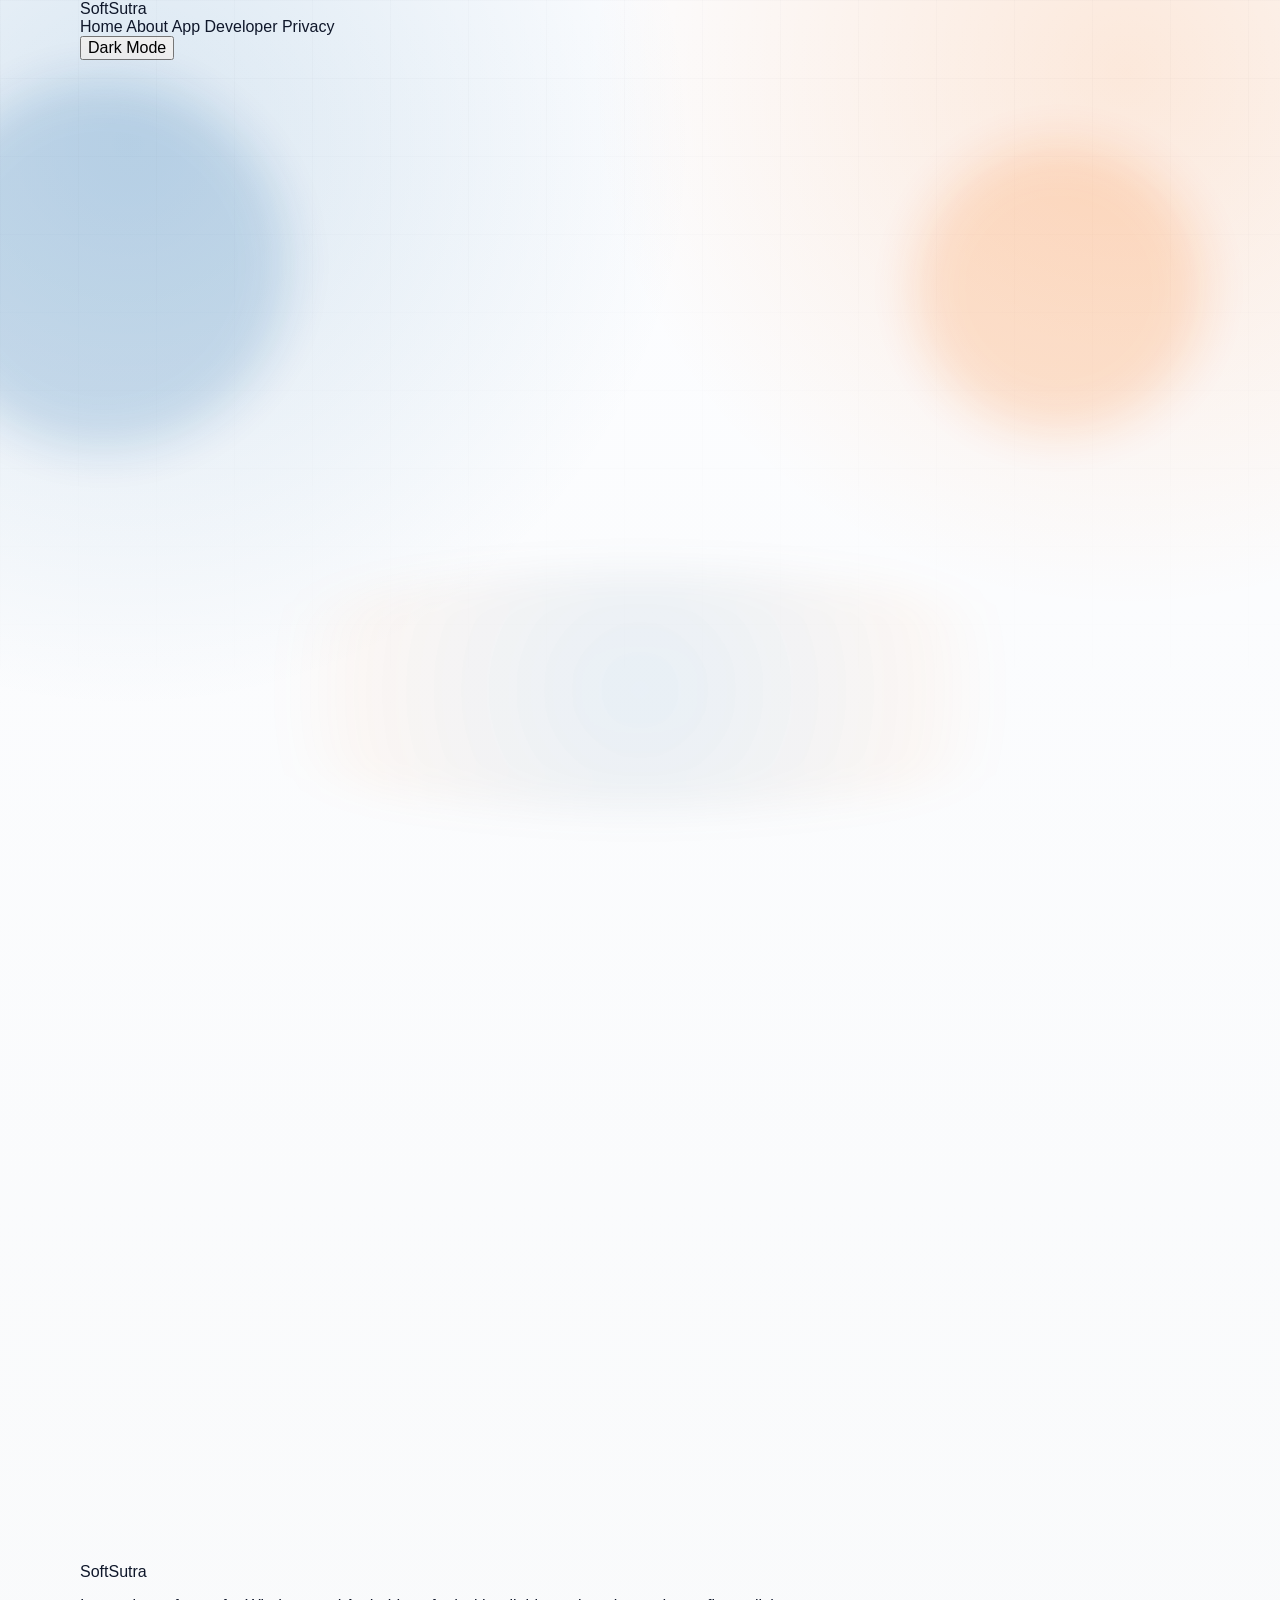
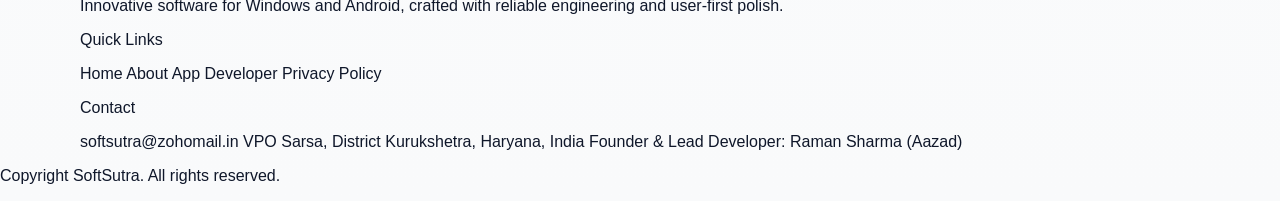
==== commit f623e12a: "ADDED SUBDOMAIN voteguard.softsutra.online Admin has added subdomain and termsofservice and privacy " ====
--- a/index.html
+++ b/index.html
@@ -4,16 +4,16 @@
   <meta charset="utf-8">
   <meta name="viewport" content="width=device-width, initial-scale=1">
   <title>SoftSutra | Weaving ideas into Seamless Apps</title>
-  <meta name="description" content="SoftSutra offers direct app downloads with a clean home page focused on apps, features, and platform buttons.">
-  <meta name="keywords" content="SoftSutra, app download, Windows app, Android app, PDF reader, Vaidic Mala Jap">
+  <meta name="description" content="SoftSutra builds robust Windows and Android apps with direct downloads, polished offline workflows, and expandable product details.">
+  <meta name="keywords" content="SoftSutra, Windows apps, Android apps, PDF tools, Vaidic Mala Jap">
   <meta name="author" content="Raman Sharma (Aazad)">
   <meta name="theme-color" content="#F9FAFB">
-  <meta name="color-scheme" content="light">
+  <meta name="color-scheme" content="light dark">
   <meta name="referrer" content="strict-origin-when-cross-origin">
   <meta http-equiv="Content-Security-Policy" content="default-src 'self'; base-uri 'self'; form-action 'self'; object-src 'none'; script-src 'self'; style-src 'self'; img-src 'self' data:; font-src 'self'; connect-src 'self'; frame-src 'self' https://github.com https://release-assets.githubusercontent.com; manifest-src 'self'; media-src 'self'; worker-src 'none'; upgrade-insecure-requests; block-all-mixed-content">
   <link rel="canonical" href="https://softsutra.online/">
   <meta property="og:title" content="SoftSutra">
-  <meta property="og:description" content="Weaving ideas into Seamless Apps with direct platform download buttons.">
+  <meta property="og:description" content="Weaving ideas into Seamless Apps for Windows and Android.">
   <meta property="og:type" content="website">
   <meta property="og:url" content="https://softsutra.online/">
   <meta name="twitter:card" content="summary_large_image">
@@ -30,21 +30,163 @@
     <div class="page-ambient__mesh"></div>
   </div>
 
+  <header class="site-header shell glass-card tilt-surface" data-tilt>
+    <a class="brand" href="./" aria-label="SoftSutra home">
+      <span class="brand__soft">Soft</span><span class="brand__sutra">Sutra</span>
+    </a>
+
+    <div class="site-header__controls">
+      <nav class="site-nav" aria-label="Primary">
+        <a class="site-nav__link is-active" href="./">Home</a>
+        <a class="site-nav__link" href="about.html">About</a>
+        <a class="site-nav__link" href="developer.html">App Developer</a>
+        <a class="site-nav__link" href="privacy.html">Privacy</a>
+      </nav>
+
+      <button class="theme-toggle" type="button" data-theme-toggle aria-pressed="false">
+        <span class="theme-toggle__label" data-theme-label>Dark Mode</span>
+      </button>
+    </div>
+  </header>
+
   <main class="landing" id="main-content">
     <div class="shell">
-      <section class="lockup" data-reveal>
-        <h1 class="wordmark" aria-label="SoftSutra">
-          <span class="wordmark__soft">Soft</span><span class="wordmark__sutra">Sutra</span>
-        </h1>
-        <p class="tagline">Weaving ideas into <span>Seamless Apps</span>.</p>
+      <section class="hero" data-reveal>
+        <div class="hero__copy glass-card tilt-surface" data-tilt>
+          <p class="hero__eyebrow">Windows and Android apps built for real users</p>
+
+          <div class="hero__wordmark-block">
+            <h1 class="wordmark" aria-label="SoftSutra">
+              <span class="wordmark__soft">Soft</span><span class="wordmark__sutra">Sutra</span>
+            </h1>
+
+            <div class="tagline-cluster" data-robot-zone>
+              <p class="tagline">
+                <span class="tagline__base">Weaving ideas into</span>
+                <span class="tagline__highlight">Seamless Apps</span>.
+              </p>
+
+              <div class="threadbot" data-threadbot aria-hidden="true">
+                <span class="threadbot__thread"></span>
+                <span class="threadbot__halo"></span>
+                <span class="threadbot__head">
+                  <span class="threadbot__eyes"></span>
+                  <span class="threadbot__smile"></span>
+                </span>
+                <span class="threadbot__body"></span>
+                <span class="threadbot__arm threadbot__arm--left"></span>
+                <span class="threadbot__arm threadbot__arm--right"></span>
+                <span class="threadbot__leg threadbot__leg--left"></span>
+                <span class="threadbot__leg threadbot__leg--right"></span>
+                <span class="threadbot__mind"></span>
+              </div>
+            </div>
+          </div>
+
+          <p class="hero__summary">
+            SoftSutra delivers polished, production-ready tools with focused interfaces, offline-first thinking, and clear platform downloads.
+          </p>
+
+          <div class="hero__chips" aria-label="SoftSutra highlights">
+            <span class="hero-chip">Direct downloads</span>
+            <span class="hero-chip">Offline-friendly tools</span>
+            <span class="hero-chip">Glassmorphism interface</span>
+            <span class="hero-chip">Windows + Android focus</span>
+          </div>
+        </div>
+
+        <aside class="hero__panel glass-card tilt-surface" data-tilt data-reveal>
+          <p class="hero__panel-kicker">Why SoftSutra</p>
+          <h2 class="hero__panel-title">Depth, reliability, and a complete user flow.</h2>
+          <div class="hero__stats">
+            <article class="hero__stat">
+              <strong>2</strong>
+              <span>Launch-ready apps featured today</span>
+            </article>
+            <article class="hero__stat">
+              <strong>Offline</strong>
+              <span>Privacy-aware workflows where it matters most</span>
+            </article>
+            <article class="hero__stat">
+              <strong>India-built</strong>
+              <span>Designed and developed from Kurukshetra, Haryana</span>
+            </article>
+          </div>
+        </aside>
       </section>
 
-      <section class="app-list" id="app-list" aria-label="SoftSutra apps" data-reveal></section>
+      <section class="apps-section" id="apps" aria-labelledby="apps-title" data-reveal>
+        <div class="section-heading">
+          <p class="section-eyebrow">App Library</p>
+          <h2 class="section-title" id="apps-title">Direct downloads with expandable feature depth.</h2>
+          <p class="section-copy">
+            Pehle 3-4 major highlights dikhenge. App name par click karte hi complete feature stack expand ho jayega.
+          </p>
+        </div>
 
-      <p class="sr-only" id="download-status" aria-live="polite"></p>
-      <iframe class="download-frame" id="download-frame" title="Background download" aria-hidden="true" tabindex="-1"></iframe>
+        <section class="app-list" id="app-list" aria-label="SoftSutra apps"></section>
+      </section>
+
+      <section class="overview-strip" aria-labelledby="overview-title" data-reveal>
+        <div class="section-heading section-heading--compact">
+          <p class="section-eyebrow">About SoftSutra</p>
+          <h2 class="section-title" id="overview-title">Built for useful software, not shortcuts.</h2>
+        </div>
+
+        <div class="info-grid">
+          <article class="info-card glass-card tilt-surface" data-tilt>
+            <h3>Robust Build Quality</h3>
+            <p>Every release is shaped around complete logic, structured code, and production-ready usability.</p>
+          </article>
+
+          <article class="info-card glass-card tilt-surface" data-tilt>
+            <h3>Practical Product Mix</h3>
+            <p>SoftSutra works across system utilities, productivity tools, and culturally rooted applications.</p>
+          </article>
+
+          <article class="info-card glass-card tilt-surface" data-tilt>
+            <h3>Professional Delivery</h3>
+            <p>Clear app pages, direct downloads, privacy pages, and support contact keep the experience trustworthy.</p>
+          </article>
+        </div>
+      </section>
     </div>
   </main>
+
+  <footer class="site-footer">
+    <div class="shell footer-grid">
+      <div class="footer-card glass-card tilt-surface" data-tilt>
+        <p class="footer-card__eyebrow">SoftSutra</p>
+        <p class="footer-card__copy">
+          Innovative software for Windows and Android, crafted with reliable engineering and user-first polish.
+        </p>
+      </div>
+
+      <div class="footer-card glass-card tilt-surface" data-tilt>
+        <p class="footer-card__eyebrow">Quick Links</p>
+        <div class="footer-links">
+          <a href="./">Home</a>
+          <a href="about.html">About</a>
+          <a href="developer.html">App Developer</a>
+          <a href="privacy.html">Privacy Policy</a>
+        </div>
+      </div>
+
+      <div class="footer-card glass-card tilt-surface" data-tilt>
+        <p class="footer-card__eyebrow">Contact</p>
+        <div class="footer-contact">
+          <a href="mailto:softsutra@zohomail.in">softsutra@zohomail.in</a>
+          <span>VPO Sarsa, District Kurukshetra, Haryana, India</span>
+          <span>Founder &amp; Lead Developer: Raman Sharma (Aazad)</span>
+        </div>
+      </div>
+    </div>
+
+    <p class="site-footer__legal">Copyright <span data-current-year></span> SoftSutra. All rights reserved.</p>
+  </footer>
+
+  <p class="sr-only" id="download-status" aria-live="polite"></p>
+  <iframe class="download-frame" id="download-frame" title="Background download" aria-hidden="true" tabindex="-1"></iframe>
 
   <script src="assets/js/app.js" defer></script>
 </body>
